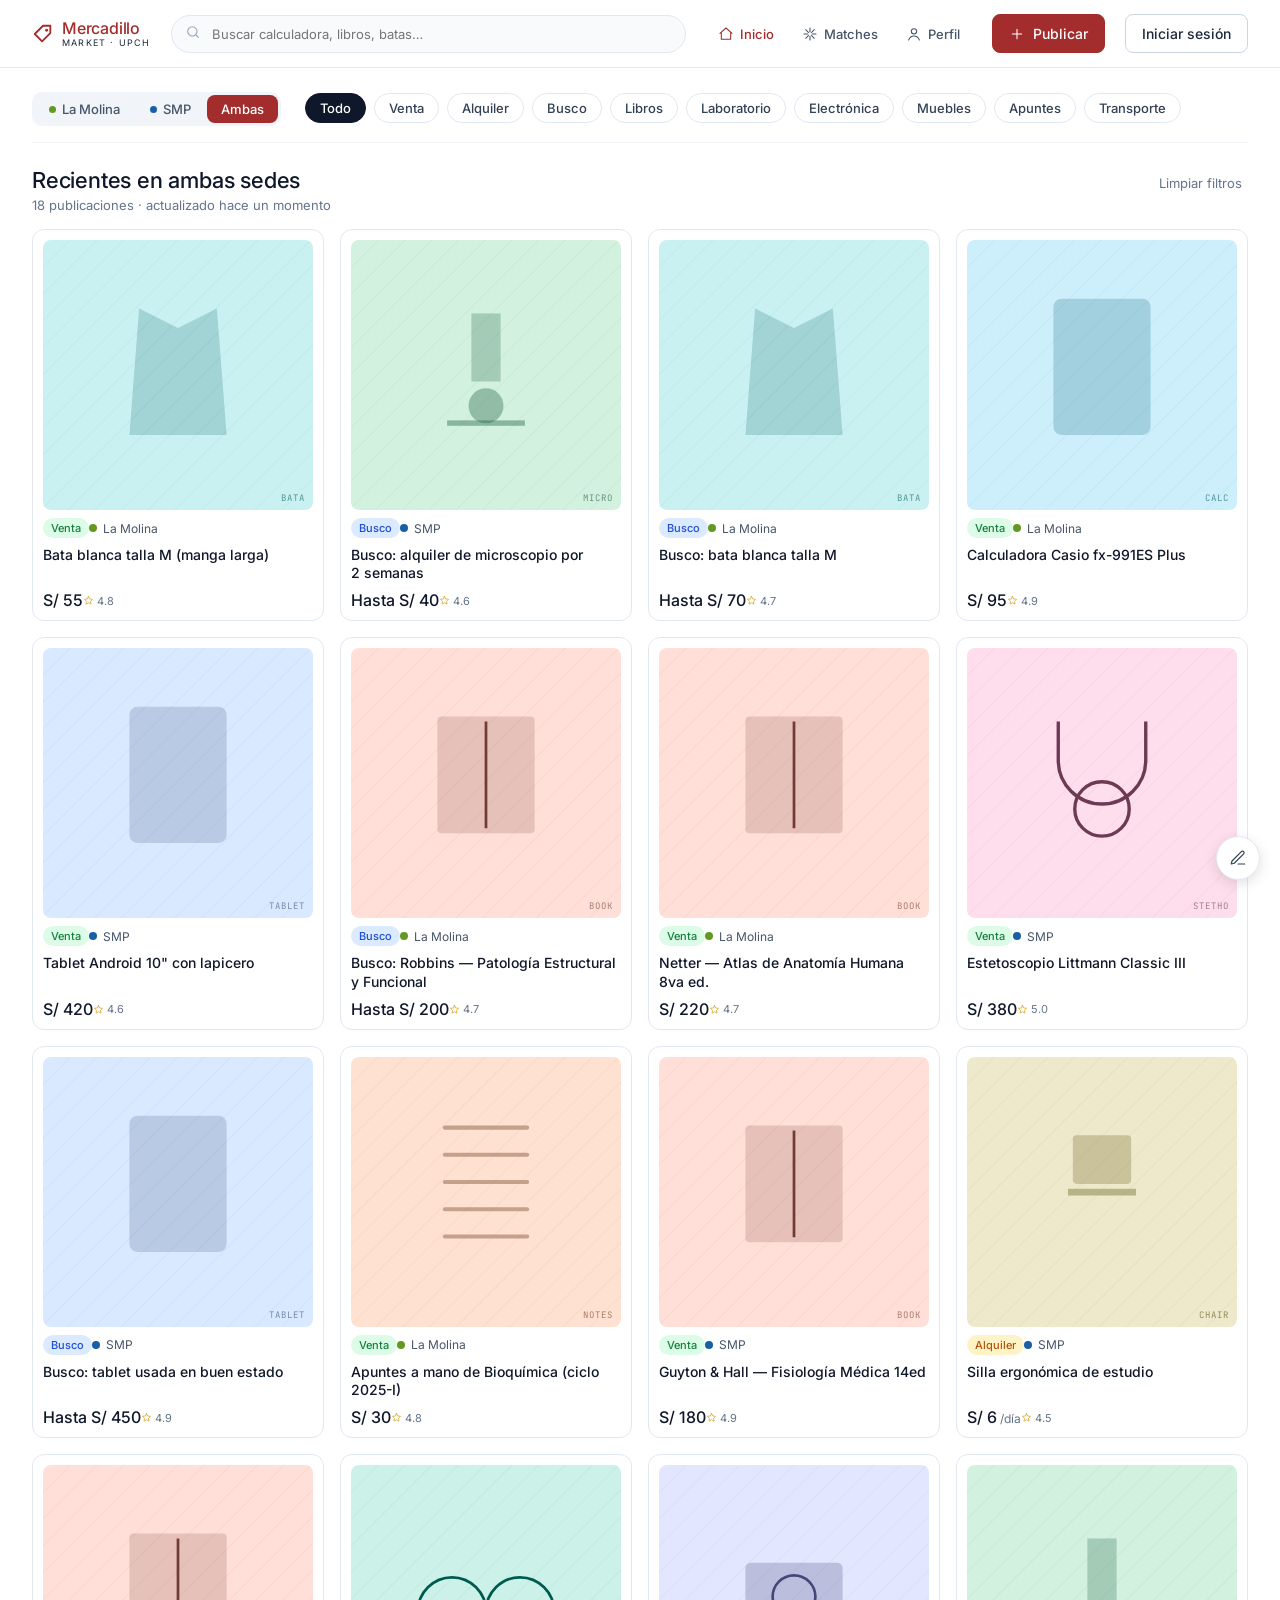
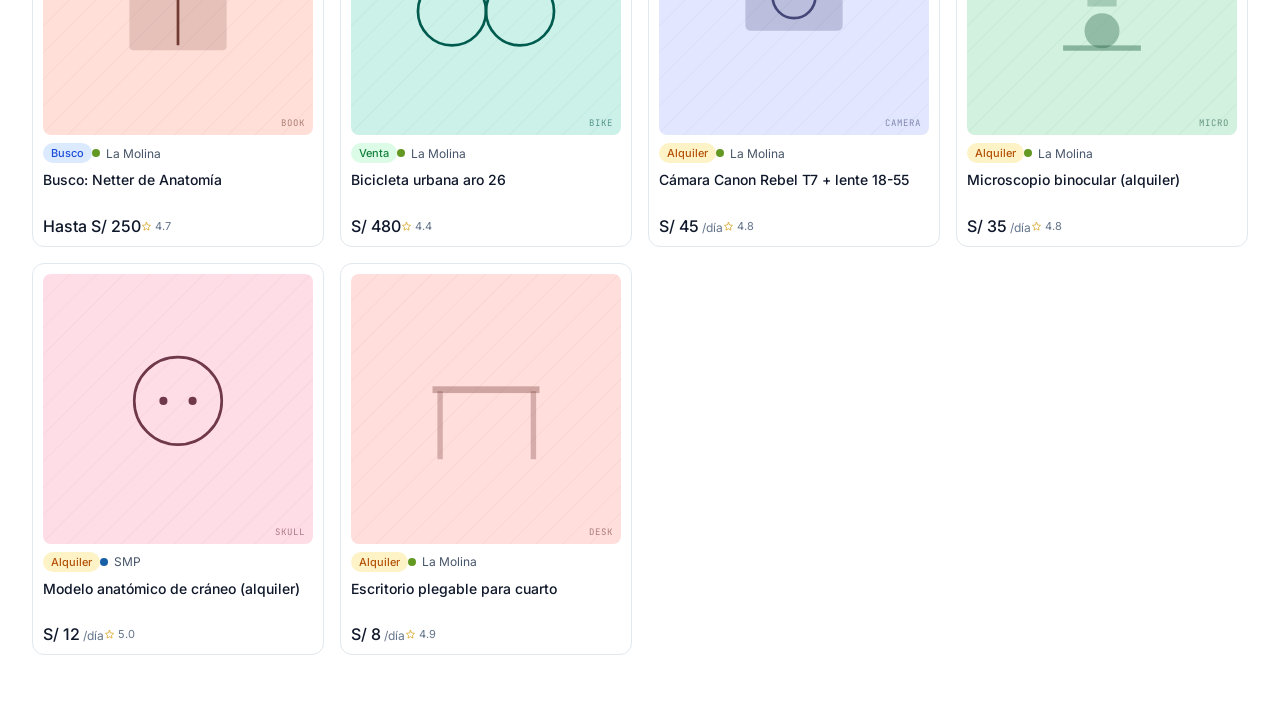
==== index.html @ d0f66e12 "Estructura inicial del proyecto" ====
<!doctype html>
<html lang="es">
<head>
  <meta charset="UTF-8">
  <title>Mercadillo Market — UPCH</title>
  <meta name="viewport" content="width=device-width, initial-scale=1">
  <meta name="description" content="Plataforma exclusiva para alumnos UPCH para comprar, vender y alquilar artículos entre estudiantes.">
  <link rel="preconnect" href="https://fonts.googleapis.com">
  <link rel="preconnect" href="https://fonts.gstatic.com" crossorigin>
  <link href="https://fonts.googleapis.com/css2?family=Inter:wght@400;500&family=JetBrains+Mono:wght@400;500&display=swap" rel="stylesheet">
  <link rel="stylesheet" href="css/styles.css">
</head>
<body>
  <!-- La app se monta acá -->
  <div id="mm-root" class="mm-app"></div>

  <script src="js/data.js"></script>
  <script src="js/render.js"></script>
  <script src="js/app.js"></script>
</body>
</html>
---- css/styles.css ----
/* Mercadillo Market — Vanilla CSS (HTML + JS only) */

:root {
  --brand: #A32D2D;
  --brand-bg: #fef2f2;
  --gold: #D4A017;
  --la-molina: #639922;
  --smp: #185FA5;
  --venta-bg: #dcfce7;  --venta-fg: #15803d;
  --alq-bg:   #fef3c7;  --alq-fg:   #b45309;
  --busco-bg: #dbeafe;  --busco-fg: #1d4ed8;
  --slate-50:  #f8fafc;
  --slate-100: #f1f5f9;
  --slate-200: #e2e8f0;
  --slate-300: #cbd5e1;
  --slate-400: #94a3b8;
  --slate-500: #64748b;
  --slate-600: #475569;
  --slate-700: #334155;
  --slate-800: #1e293b;
  --slate-900: #0f172a;
  --radius: 12px;
  --font: "Inter", system-ui, -apple-system, "Segoe UI", sans-serif;
  --mono: "JetBrains Mono", "SF Mono", ui-monospace, monospace;
}

* { box-sizing: border-box; }
html, body { margin: 0; padding: 0; }
body {
  font-family: var(--font);
  background: white;
  color: var(--slate-900);
  font-weight: 400;
  min-height: 100vh;
}

button, input, textarea, select {
  font-family: inherit;
  font-weight: 400;
}

::-webkit-scrollbar { width: 10px; height: 10px; }
::-webkit-scrollbar-thumb { background: var(--slate-200); border-radius: 5px; }
::-webkit-scrollbar-track { background: transparent; }

/* ---------- LAYOUT ---------- */
.mm-app { width: 100%; max-width: 1480px; margin: 0 auto; }

/* ---------- HEADER ---------- */
.mm-header {
  display: flex; align-items: center; gap: 20px;
  padding: 14px 32px;
  border-bottom: 1px solid var(--slate-200);
  background: white;
  position: sticky; top: 0; z-index: 30;
}
.mm-logo { display: inline-flex; align-items: center; gap: 8px; background: transparent; border: none; cursor: pointer; padding: 0; }
.mm-logo-text { display: flex; flex-direction: column; line-height: 1; align-items: flex-start; }
.mm-logo-text .a { color: var(--brand); font-weight: 500; font-size: 16px; letter-spacing: -0.2px; }
.mm-logo-text .b { color: var(--slate-800); font-size: 9px; letter-spacing: 1.2px; margin-top: 2px; text-transform: uppercase; }

.mm-search { flex: 1; max-width: 540px; position: relative; }
.mm-search .ico { position: absolute; left: 14px; top: 50%; transform: translateY(-50%); color: var(--slate-400); pointer-events: none; }
.mm-search input {
  width: 100%; padding: 10px 14px 10px 40px;
  font-size: 13px;
  border: 1px solid var(--slate-200); background: var(--slate-50);
  border-radius: 999px; outline: none;
  transition: all 0.15s;
}
.mm-search input:focus { background: white; border-color: var(--slate-400); }

.mm-nav { display: flex; align-items: center; gap: 4px; }
.mm-nav-item {
  background: transparent; border: none; cursor: pointer;
  padding: 8px 12px; border-radius: 8px;
  display: inline-flex; align-items: center; gap: 6px;
  color: var(--slate-600); font-size: 13px; font-weight: 500; position: relative;
}
.mm-nav-item.active { color: var(--brand); }
.mm-nav-item .badge {
  background: var(--brand); color: white; font-size: 10px;
  padding: 1px 6px; border-radius: 999px; margin-left: 2px; font-weight: 500;
}

.mm-avatar {
  width: 36px; height: 36px; border-radius: 50%;
  border: 1px solid var(--slate-200);
  background: oklch(0.85 0.04 200);
  color: var(--slate-700); cursor: pointer;
  font-weight: 500; font-size: 13px;
  display: inline-flex; align-items: center; justify-content: center;
}

/* ---------- BUTTONS ---------- */
.mm-btn {
  display: inline-flex; align-items: center; justify-content: center; gap: 8px;
  padding: 10px 16px;
  border-radius: 8px; font-size: 14px; font-weight: 500;
  cursor: pointer; white-space: nowrap;
  transition: transform 0.08s, filter 0.12s;
  border: 1px solid transparent;
  background: white;
}
.mm-btn:active:not(:disabled) { transform: translateY(1px); }
.mm-btn:disabled { cursor: not-allowed; background: var(--slate-100); color: var(--slate-400); border-color: var(--slate-200); }

.mm-btn-primary { background: var(--brand); color: white; border-color: var(--brand); }
.mm-btn-ghost   { background: transparent; color: var(--slate-700); }
.mm-btn-outline { background: white; color: var(--slate-800); border-color: var(--slate-300); }
.mm-btn-wa      { background: #25D366; color: white; border-color: #25D366; }
.mm-btn-sm      { padding: 6px 12px; font-size: 13px; }
.mm-btn-lg      { padding: 12px 20px; font-size: 15px; }
.mm-btn-full    { width: 100%; }

/* ---------- BADGES + DOTS ---------- */
.mm-badge { display: inline-flex; align-items: center; gap: 4px; font-size: 11px; font-weight: 500; padding: 3px 8px; border-radius: 999px; }
.mm-badge-venta    { background: var(--venta-bg);  color: var(--venta-fg); }
.mm-badge-alquiler { background: var(--alq-bg);    color: var(--alq-fg); }
.mm-badge-busco    { background: var(--busco-bg);  color: var(--busco-fg); }

.mm-sede {
  display: inline-flex; align-items: center; gap: 6px;
  font-size: 12px; color: var(--slate-600);
}
.mm-sede .dot { width: 8px; height: 8px; border-radius: 50%; flex-shrink: 0; }
.mm-sede.la_molina .dot { background: var(--la-molina); }
.mm-sede.smp .dot { background: var(--smp); }

/* ---------- SEDE SWITCH ---------- */
.mm-sede-switch {
  display: inline-flex; background: var(--slate-100);
  border-radius: 10px; padding: 3px; gap: 2px;
}
.mm-sede-switch button {
  background: transparent; color: var(--slate-600);
  border: none; border-radius: 8px; padding: 6px 14px;
  font-size: 13px; font-weight: 500; cursor: pointer;
  display: inline-flex; align-items: center; gap: 6px;
  transition: background 0.15s;
}
.mm-sede-switch button.active { background: var(--brand); color: white; }
.mm-sede-switch button .dot { width: 7px; height: 7px; border-radius: 50%; }
.mm-sede-switch button.active .dot { background: white; }

/* ---------- CHIPS ---------- */
.mm-chips { display: flex; gap: 8px; overflow-x: auto; flex-wrap: nowrap; padding-bottom: 2px; }
.mm-chip {
  background: white; color: var(--slate-700);
  border: 1px solid var(--slate-200);
  border-radius: 999px; padding: 6px 14px;
  font-size: 13px; font-weight: 500; cursor: pointer; white-space: nowrap;
}
.mm-chip.active { background: var(--slate-900); color: white; border-color: var(--slate-900); }
.mm-chip.active.type-venta    { background: var(--venta-bg);  color: var(--venta-fg);  border-color: var(--venta-bg); }
.mm-chip.active.type-alquiler { background: var(--alq-bg);    color: var(--alq-fg);    border-color: var(--alq-bg); }
.mm-chip.active.type-busco    { background: var(--busco-bg);  color: var(--busco-fg);  border-color: var(--busco-bg); }

/* ---------- PHOTO ---------- */
.mm-photo {
  width: 100%; aspect-ratio: 1 / 1;
  border-radius: 8px;
  position: relative; overflow: hidden;
  display: flex; align-items: center; justify-content: center;
}
.mm-photo-label {
  position: absolute; bottom: 6px; right: 8px; font-size: 9px;
  font-family: var(--mono); letter-spacing: 1px; opacity: 0.6;
}

/* ---------- CARD ---------- */
.mm-card {
  text-align: left; background: white;
  border: 1px solid var(--slate-200);
  border-radius: var(--radius);
  padding: 10px; cursor: pointer;
  display: flex; flex-direction: column; gap: 8px;
  transition: border-color 0.15s;
}
.mm-card:hover { border-color: var(--slate-300); }
.mm-card .row { display: flex; align-items: center; justify-content: space-between; }
.mm-card h3 {
  margin: 0; font-size: 14px; font-weight: 500; color: var(--slate-900);
  line-height: 1.3; text-wrap: pretty;
  display: -webkit-box; -webkit-line-clamp: 2; -webkit-box-orient: vertical; overflow: hidden;
  min-height: 2.6em;
}
.mm-card .pr { font-size: 16px; font-weight: 500; color: var(--slate-900); }
.mm-card .pr small { font-size: 12px; color: var(--slate-500); font-weight: 400; }
.mm-card .rating { font-size: 11px; color: var(--slate-500); display: inline-flex; align-items: center; gap: 3px; }
.mm-card .star { color: var(--gold); }
.mm-card .foot { display: flex; align-items: baseline; justify-content: space-between; margin-top: auto; }

/* ---------- LAYOUTS ---------- */
.mm-page { padding: 24px 32px 48px; }
.mm-page-narrow { max-width: 720px; margin: 0 auto; padding: 24px 32px 48px; }
.mm-page-medium { max-width: 980px; margin: 0 auto; padding: 24px 32px 48px; }

.mm-toolbar {
  display: flex; align-items: center; justify-content: space-between;
  gap: 24px; margin-bottom: 24px; padding-bottom: 16px;
  border-bottom: 1px solid var(--slate-100);
}
.mm-toolbar .chips-wrap { flex: 1; min-width: 0; }

.mm-section-title { display: flex; align-items: baseline; justify-content: space-between; margin-bottom: 16px; }
.mm-section-title h2 { margin: 0; font-size: 22px; font-weight: 500; letter-spacing: -0.2px; }
.mm-section-title p  { margin: 4px 0 0; font-size: 13px; color: var(--slate-500); }
.mm-section-title button.clear {
  background: transparent; border: none; color: var(--slate-500);
  font-size: 13px; cursor: pointer;
}

.mm-grid { display: grid; gap: 16px; }
.mm-grid.cols-3 { grid-template-columns: repeat(3, minmax(0, 1fr)); }
.mm-grid.cols-4 { grid-template-columns: repeat(4, minmax(0, 1fr)); }
.mm-grid.cols-5 { grid-template-columns: repeat(5, minmax(0, 1fr)); }

.mm-empty {
  padding: 48px 24px; text-align: center;
  background: var(--slate-50); border-radius: 16px;
  border: 1px dashed var(--slate-200);
}
.mm-empty .ico-wrap { display: inline-flex; padding: 14px; border-radius: 50%; background: white; margin-bottom: 12px; border: 1px solid var(--slate-200); color: var(--slate-400); }
.mm-empty h3 { margin: 0; font-size: 17px; font-weight: 500; }
.mm-empty p { margin: 6px 0 16px; font-size: 13px; color: var(--slate-500); }

/* ---------- DETAIL ---------- */
.mm-detail { display: grid; grid-template-columns: 1.05fr 1fr; gap: 32px; }
.mm-back {
  background: transparent; border: none; cursor: pointer; color: var(--slate-600);
  display: inline-flex; align-items: center; gap: 6px; font-size: 13px; margin-bottom: 16px;
}
.mm-gallery { border: 1px solid var(--slate-200); border-radius: 14px; overflow: hidden; background: white; }
.mm-thumbs { display: flex; gap: 8px; margin-top: 10px; }
.mm-thumb {
  flex: 1; aspect-ratio: 1 / 1; border-radius: 8px;
  border: 1px solid var(--slate-200); background: white;
  display: flex; align-items: center; justify-content: center;
  font-size: 10px; color: var(--slate-400); font-family: var(--mono);
}
.mm-thumb.first { background: var(--slate-100); }

.mm-detail h1 { margin: 0; font-size: 26px; font-weight: 500; letter-spacing: -0.3px; line-height: 1.2; text-wrap: pretty; }
.mm-detail .price-big { font-size: 34px; font-weight: 500; color: var(--slate-900); }
.mm-detail .price-unit { color: var(--slate-500); }
.mm-detail .desc { margin: 20px 0 0; font-size: 14px; color: var(--slate-700); line-height: 1.55; text-wrap: pretty; }

.mm-owner {
  margin-top: 20px; padding: 12px; width: 100%; text-align: left;
  border: 1px solid var(--slate-200); border-radius: 12px; background: white;
  display: flex; align-items: center; gap: 12px; cursor: pointer;
}
.mm-owner .av {
  width: 40px; height: 40px; border-radius: 50%;
  display: flex; align-items: center; justify-content: center;
  font-size: 14px; font-weight: 500; color: var(--slate-700);
}

/* ---------- CALENDAR ---------- */
.mm-cal { display: grid; grid-template-columns: repeat(7, 1fr); gap: 4px; }
.mm-cal button {
  aspect-ratio: 1 / 1; border-radius: 6px; border: none;
  background: var(--venta-bg); color: var(--venta-fg);
  font-size: 12px; font-weight: 500;
  cursor: pointer;
  display: flex; flex-direction: column; align-items: center; justify-content: center;
  padding: 2px; line-height: 1;
}
.mm-cal button .dow { font-size: 9px; opacity: 0.7; }
.mm-cal button.occ { background: var(--slate-200); color: var(--slate-400); cursor: not-allowed; }
.mm-cal button.in-range { background: #fecaca; color: var(--brand); }
.mm-cal button.selected { background: var(--brand); color: white; }
.mm-cal-legend { display: flex; justify-content: space-between; font-size: 11px; color: var(--slate-500); margin-top: 8px; margin-bottom: 16px; align-items: center; }
.mm-cal-legend span { display: inline-flex; align-items: center; gap: 4px; }
.mm-cal-legend .sw { width: 8px; height: 8px; border-radius: 2px; }
.mm-cal-legend button.clr {
  background: transparent; border: none; color: var(--slate-500);
  font-size: 11px; cursor: pointer; text-decoration: underline;
}

/* ---------- FORMS ---------- */
.mm-field { display: block; }
.mm-field .label { font-size: 12px; color: var(--slate-600); margin-bottom: 6px; font-weight: 500; }
.mm-input, .mm-select, .mm-textarea {
  width: 100%; padding: 12px 14px;
  font-size: 14px; border: 1px solid var(--slate-300);
  border-radius: 10px; outline: none; background: white;
}
.mm-textarea { resize: vertical; min-height: 100px; }
.mm-input.err { border-color: var(--brand); }
.mm-input:focus, .mm-select:focus, .mm-textarea:focus { border-color: var(--slate-400); }

.mm-2col { display: grid; grid-template-columns: 1fr 1fr; gap: 12px; }
.mm-spacer-12 { height: 12px; }
.mm-spacer-20 { height: 20px; }

.mm-sede-choice { display: flex; gap: 8px; }
.mm-sede-choice button {
  flex: 1; padding: 12px; border-radius: 10px;
  border: 1px solid var(--slate-300); background: white; color: var(--slate-700);
  font-size: 14px; cursor: pointer;
  display: inline-flex; align-items: center; justify-content: center; gap: 8px;
}
.mm-sede-choice button .dot { width: 8px; height: 8px; border-radius: 50%; }
.mm-sede-choice button.active { border-color: var(--brand); background: var(--brand-bg); color: var(--brand); }

/* ---------- MODAL ---------- */
.mm-overlay {
  position: fixed; inset: 0; background: rgba(15,23,42,0.5);
  display: flex; align-items: center; justify-content: center; z-index: 100; padding: 20px;
}
.mm-modal {
  background: white; border-radius: 16px;
  width: min(440px, 100%); padding: 32px; position: relative;
}
.mm-modal-close {
  position: absolute; top: 16px; right: 16px; background: transparent;
  border: none; cursor: pointer; color: var(--slate-400); padding: 4px;
}
.mm-modal h2 { margin: 20px 0 6px; font-size: 20px; font-weight: 500; letter-spacing: -0.2px; }
.mm-modal p.sub { margin: 0 0 22px; font-size: 13px; color: var(--slate-500); }
.mm-err { margin: 8px 0 0; font-size: 12px; color: var(--brand); display: flex; align-items: center; gap: 6px; }
.mm-code-row { display: flex; gap: 10px; justify-content: center; margin-bottom: 16px; }
.mm-code-row input {
  width: 56px; height: 64px; font-size: 26px; text-align: center;
  border: 1px solid var(--slate-300); border-radius: 10px; outline: none;
  font-family: inherit;
}
.mm-link {
  background: transparent; border: none; color: var(--slate-500);
  font-size: 12px; cursor: pointer; text-decoration: underline;
  font-family: inherit; width: 100%; margin-top: 12px; padding: 0;
}

/* ---------- STEPPER ---------- */
.mm-stepper { display: flex; gap: 8px; margin: 20px 0 28px; align-items: center; }
.mm-stepper .step { flex: 1; display: flex; align-items: center; gap: 8px; color: var(--slate-400); }
.mm-stepper .step.current { color: var(--brand); }
.mm-stepper .step.done    { color: var(--slate-400); }
.mm-stepper .num {
  width: 24px; height: 24px; border-radius: 50%;
  background: var(--slate-100); color: var(--slate-500);
  display: flex; align-items: center; justify-content: center;
  font-size: 12px; font-weight: 500; flex-shrink: 0;
}
.mm-stepper .step.current .num { background: var(--brand); color: white; }
.mm-stepper .step.done .num    { background: var(--brand-bg); color: var(--brand); }
.mm-stepper .lbl { font-size: 13px; font-weight: 500; }
.mm-stepper .sep { width: 16px; height: 1px; background: var(--slate-200); }

.mm-types { display: grid; grid-template-columns: repeat(3, 1fr); gap: 12px; }
.mm-type-card {
  padding: 20px; border-radius: 12px; text-align: left;
  border: 1.5px solid var(--slate-200);
  background: white; cursor: pointer;
  display: flex; flex-direction: column; gap: 6px;
}
.mm-type-card .title { font-size: 16px; font-weight: 500; margin-top: 6px; }
.mm-type-card .desc  { font-size: 12px; color: var(--slate-500); }
.mm-type-card.sel-venta    { border-color: var(--venta-fg);  background: var(--venta-bg); }
.mm-type-card.sel-alquiler { border-color: var(--alq-fg);    background: var(--alq-bg); }
.mm-type-card.sel-busco    { border-color: var(--busco-fg);  background: var(--busco-bg); }

.mm-photos-up { display: flex; gap: 8px; }
.mm-photo-up {
  flex: 1; aspect-ratio: 1 / 1;
  border: 1.5px dashed var(--slate-300); border-radius: 10px;
  display: flex; align-items: center; justify-content: center;
  color: var(--slate-400); background: var(--slate-50); cursor: pointer;
}

.mm-info-banner {
  margin-top: 16px; padding: 14px; border-radius: 10px;
  background: var(--busco-bg); color: var(--busco-fg);
  font-size: 13px; line-height: 1.5;
}
.mm-info-banner strong { font-weight: 500; display: block; margin-bottom: 4px; }

.mm-actions { display: flex; justify-content: space-between; margin-top: 24px; }
.mm-actions.end { justify-content: flex-end; }

/* ---------- PROFILE ---------- */
.mm-profile-head { display: flex; align-items: center; gap: 16px; margin-bottom: 28px; }
.mm-profile-head .av {
  width: 64px; height: 64px; border-radius: 50%;
  display: flex; align-items: center; justify-content: center;
  font-size: 22px; font-weight: 500; color: var(--slate-700);
}
.mm-profile-head .meta { display: flex; align-items: center; gap: 12px; margin-top: 4px; font-size: 13px; color: var(--slate-600); }
.mm-profile-head .sep { color: var(--slate-300); }
.mm-stats { display: grid; grid-template-columns: repeat(4, 1fr); gap: 12px; margin-bottom: 32px; }
.mm-stat { border: 1px solid var(--slate-200); border-radius: 12px; padding: 14px; background: white; }
.mm-stat .v { font-size: 22px; font-weight: 500; color: var(--slate-900); }
.mm-stat .l { font-size: 12px; color: var(--slate-500); margin-top: 2px; }

.mm-block { margin-bottom: 32px; }
.mm-block h2 { margin: 0 0 14px; font-size: 16px; font-weight: 500; }
.mm-block h2 .count { color: var(--slate-400); font-weight: 400; }
.mm-block .sub { margin: -8px 0 14px; font-size: 13px; color: var(--slate-500); }

.mm-history-row {
  display: flex; align-items: center; gap: 14px; padding: 14px;
  border-top: 1px solid var(--slate-100);
}
.mm-history-row:first-child { border-top: none; }
.mm-history-row .date { font-size: 11px; color: var(--slate-500); width: 56px; font-family: var(--mono); }
.mm-history-row .txt  { flex: 1; font-size: 13px; color: var(--slate-700); }
.mm-history-row .tag  { font-size: 11px; color: var(--slate-400); text-transform: uppercase; letter-spacing: 0.5px; }

.mm-rental-mgr {
  border: 1px solid var(--slate-200); border-radius: 12px; padding: 14px; background: white;
}
.mm-rental-mgr .head { display: flex; gap: 10px; align-items: center; margin-bottom: 10px; }
.mm-rental-mgr .head .ph { width: 44px; }
.mm-rental-mgr .head .ti { font-size: 13px; font-weight: 500; }
.mm-rental-mgr .head .me { font-size: 11px; color: var(--slate-500); }

.mm-busco-row {
  border: 1px solid var(--slate-200); border-radius: 12px; padding: 16px; background: white;
}
.mm-busco-row .top { display: flex; align-items: center; gap: 10px; }
.mm-busco-row .top .ti { font-size: 15px; font-weight: 500; }
.mm-busco-row .top .ct { margin-left: auto; font-size: 13px; }
.mm-busco-row .top .ct.has { color: var(--brand); }
.mm-busco-row .top .ct.none { color: var(--slate-500); }
.mm-busco-row .ms { margin-top: 10px; display: flex; flex-direction: column; gap: 6px; }
.mm-busco-row .m {
  padding: 10px; border-radius: 8px; background: var(--slate-50);
  border: 1px solid var(--slate-200);
  display: flex; align-items: center; gap: 12px; text-align: left;
  cursor: pointer; font-family: inherit; color: var(--slate-800);
}

/* ---------- MATCHES ---------- */
.mm-matches-head h1 { margin: 0; font-size: 24px; font-weight: 500; letter-spacing: -0.2px; }
.mm-prolog-badge {
  display: inline-flex; align-items: center; gap: 6px;
  padding: 3px 9px; border-radius: 999px;
  background: #fef3c7; color: #854d0e;
  font-size: 11px; font-weight: 500;
}
.mm-agent-status {
  border: 1px solid var(--slate-200); background: white;
  border-radius: 12px; padding: 12px 16px;
  display: flex; align-items: center; gap: 12px;
  transition: all 0.3s;
}
.mm-agent-status.run { border-color: #fde68a; background: #fffbeb; }
.mm-agent-status .ico {
  width: 36px; height: 36px; border-radius: 8px;
  background: var(--slate-100);
  display: flex; align-items: center; justify-content: center;
  color: var(--slate-500);
}
.mm-agent-status.run .ico { background: #fde68a; color: #854d0e; animation: mmPulse 1.4s ease-in-out infinite; }
@keyframes mmPulse { 0%, 100% { transform: scale(1); opacity: 1; } 50% { transform: scale(1.08); opacity: 0.85; } }
.mm-agent-status .ti { font-size: 14px; font-weight: 500; color: var(--slate-900); }
.mm-agent-status .sub { font-size: 12px; color: var(--slate-500); }
.mm-agent-status .sub code { font-family: var(--mono); }

.mm-match-card { border: 1px solid var(--slate-200); border-radius: 14px; background: white; overflow: hidden; }
.mm-match-card .head { padding: 16px 18px; display: flex; align-items: center; gap: 12px; }
.mm-match-card.has-rows .head { border-bottom: 1px solid var(--slate-100); }
.mm-match-card .head .ti { font-size: 15px; font-weight: 500; }
.mm-match-card .head .me { font-size: 12px; color: var(--slate-500); margin-top: 2px; }
.mm-new-pill {
  display: inline-flex; align-items: center; gap: 5px;
  padding: 4px 9px; border-radius: 999px;
  background: var(--brand-bg); color: var(--brand);
  font-size: 11px; font-weight: 500;
}
.mm-new-pill .blip { width: 6px; height: 6px; border-radius: 50%; background: var(--brand); }
.mm-debug-toggle {
  background: transparent; color: var(--slate-600);
  border: 1px solid var(--slate-300);
  border-radius: 8px; padding: 6px 10px; font-size: 11px; cursor: pointer;
  display: inline-flex; align-items: center; gap: 5px;
}
.mm-debug-toggle.on { background: var(--slate-800); color: white; border-color: var(--slate-800); }

.mm-match-row {
  width: 100%; padding: 14px 18px; text-align: left;
  background: transparent; border: none; cursor: pointer;
  display: flex; align-items: center; gap: 14px;
  border-top: 1px solid var(--slate-100);
  font-family: inherit;
}
.mm-match-row:first-of-type { border-top: none; }
.mm-match-row .ph { width: 56px; flex-shrink: 0; }
.mm-match-row .ti { font-size: 14px; font-weight: 500; color: var(--slate-900); }
.mm-match-row .meta { display: flex; align-items: center; gap: 8px; margin-top: 4px; font-size: 12px; color: var(--slate-500); }
.mm-match-row .score-block { text-align: right; }
.mm-match-row .score-block .l { font-size: 11px; color: var(--slate-500); }
.mm-match-row .score-block .v { font-size: 20px; font-weight: 500; color: var(--brand); font-variant-numeric: tabular-nums; }

.mm-prolog {
  background: #0f172a; color: #cbd5e1;
  font-family: var(--mono); font-size: 12px;
  padding: 14px 18px; line-height: 1.55;
  border-top: 1px solid #1e293b;
}
.mm-prolog .head { color: #64748b; margin-bottom: 8px; font-size: 10px; letter-spacing: 1px; text-transform: uppercase; }
.mm-prolog .ind { padding-left: 14px; border-left: 2px solid #334155; margin-top: 6px; }
.mm-prolog .ok { color: #86efac; }
.mm-prolog .dim { color: #64748b; }
.mm-prolog .result { margin-top: 8px; color: #fbbf24; }

/* ---------- TWEAKS PANEL ---------- */
.mm-tweaks {
  position: fixed; bottom: 20px; right: 20px;
  background: white; border-radius: 14px;
  box-shadow: 0 12px 40px rgba(0,0,0,0.18), 0 0 0 1px var(--slate-200);
  width: 280px; z-index: 50;
  font-family: inherit;
  display: none;
}
.mm-tweaks.open { display: block; }
.mm-tweaks .hdr {
  display: flex; align-items: center; justify-content: space-between;
  padding: 12px 14px; border-bottom: 1px solid var(--slate-100);
  font-size: 13px; font-weight: 500;
}
.mm-tweaks .hdr button { background: transparent; border: none; cursor: pointer; color: var(--slate-400); padding: 0; }
.mm-tweaks .body { padding: 14px; max-height: 60vh; overflow-y: auto; }
.mm-tweaks .grp { margin-bottom: 16px; }
.mm-tweaks .grp:last-child { margin-bottom: 0; }
.mm-tweaks .grp h4 { margin: 0 0 8px; font-size: 11px; text-transform: uppercase; letter-spacing: 1px; color: var(--slate-500); font-weight: 500; }
.mm-tweak-radio { display: flex; gap: 4px; background: var(--slate-100); padding: 3px; border-radius: 8px; }
.mm-tweak-radio button {
  flex: 1; background: transparent; border: none;
  padding: 6px 8px; border-radius: 6px; font-size: 12px; cursor: pointer;
  color: var(--slate-600); font-family: inherit;
}
.mm-tweak-radio button.active { background: white; color: var(--slate-900); box-shadow: 0 1px 2px rgba(0,0,0,0.06); }
.mm-tweak-row { display: flex; align-items: center; justify-content: space-between; margin-bottom: 8px; }
.mm-tweak-row .lab { font-size: 13px; color: var(--slate-700); }
.mm-toggle {
  width: 36px; height: 20px; border-radius: 10px; background: var(--slate-200);
  border: none; cursor: pointer; position: relative; padding: 0;
}
.mm-toggle .thumb { width: 16px; height: 16px; border-radius: 50%; background: white; position: absolute; top: 2px; left: 2px; transition: left 0.15s; }
.mm-toggle.on { background: var(--brand); }
.mm-toggle.on .thumb { left: 18px; }
.mm-tweak-btn {
  width: 100%; padding: 8px 10px; border: 1px solid var(--slate-200);
  border-radius: 8px; background: white; cursor: pointer; font-size: 12px;
  color: var(--slate-700); font-family: inherit; text-align: left; margin-bottom: 6px;
  display: flex; align-items: center; gap: 6px;
}
.mm-tweak-btn:hover { border-color: var(--slate-300); }

/* ---------- MISC ---------- */
.mm-clamp-2 { display: -webkit-box; -webkit-line-clamp: 2; -webkit-box-orient: vertical; overflow: hidden; }
.mm-row-meta { display: flex; align-items: center; gap: 8px; margin-bottom: 12px; }
.mm-meta-dot { color: var(--slate-300); }
.mm-meta-time { font-size: 12px; color: var(--slate-500); }
.mm-price-row { display: flex; align-items: baseline; gap: 8px; margin-top: 12px; }
.mm-extra-meta { margin: 4px 0 0; font-size: 13px; color: var(--slate-500); }
.mm-extra-meta strong { color: var(--slate-800); font-weight: 400; }
.mm-cta-hint { margin: 8px 0 0; font-size: 12px; color: var(--slate-500); text-align: center; }
.mm-cal-title { margin: 0 0 10px; font-size: 14px; font-weight: 500; color: var(--slate-700); display: flex; align-items: center; gap: 8px; }
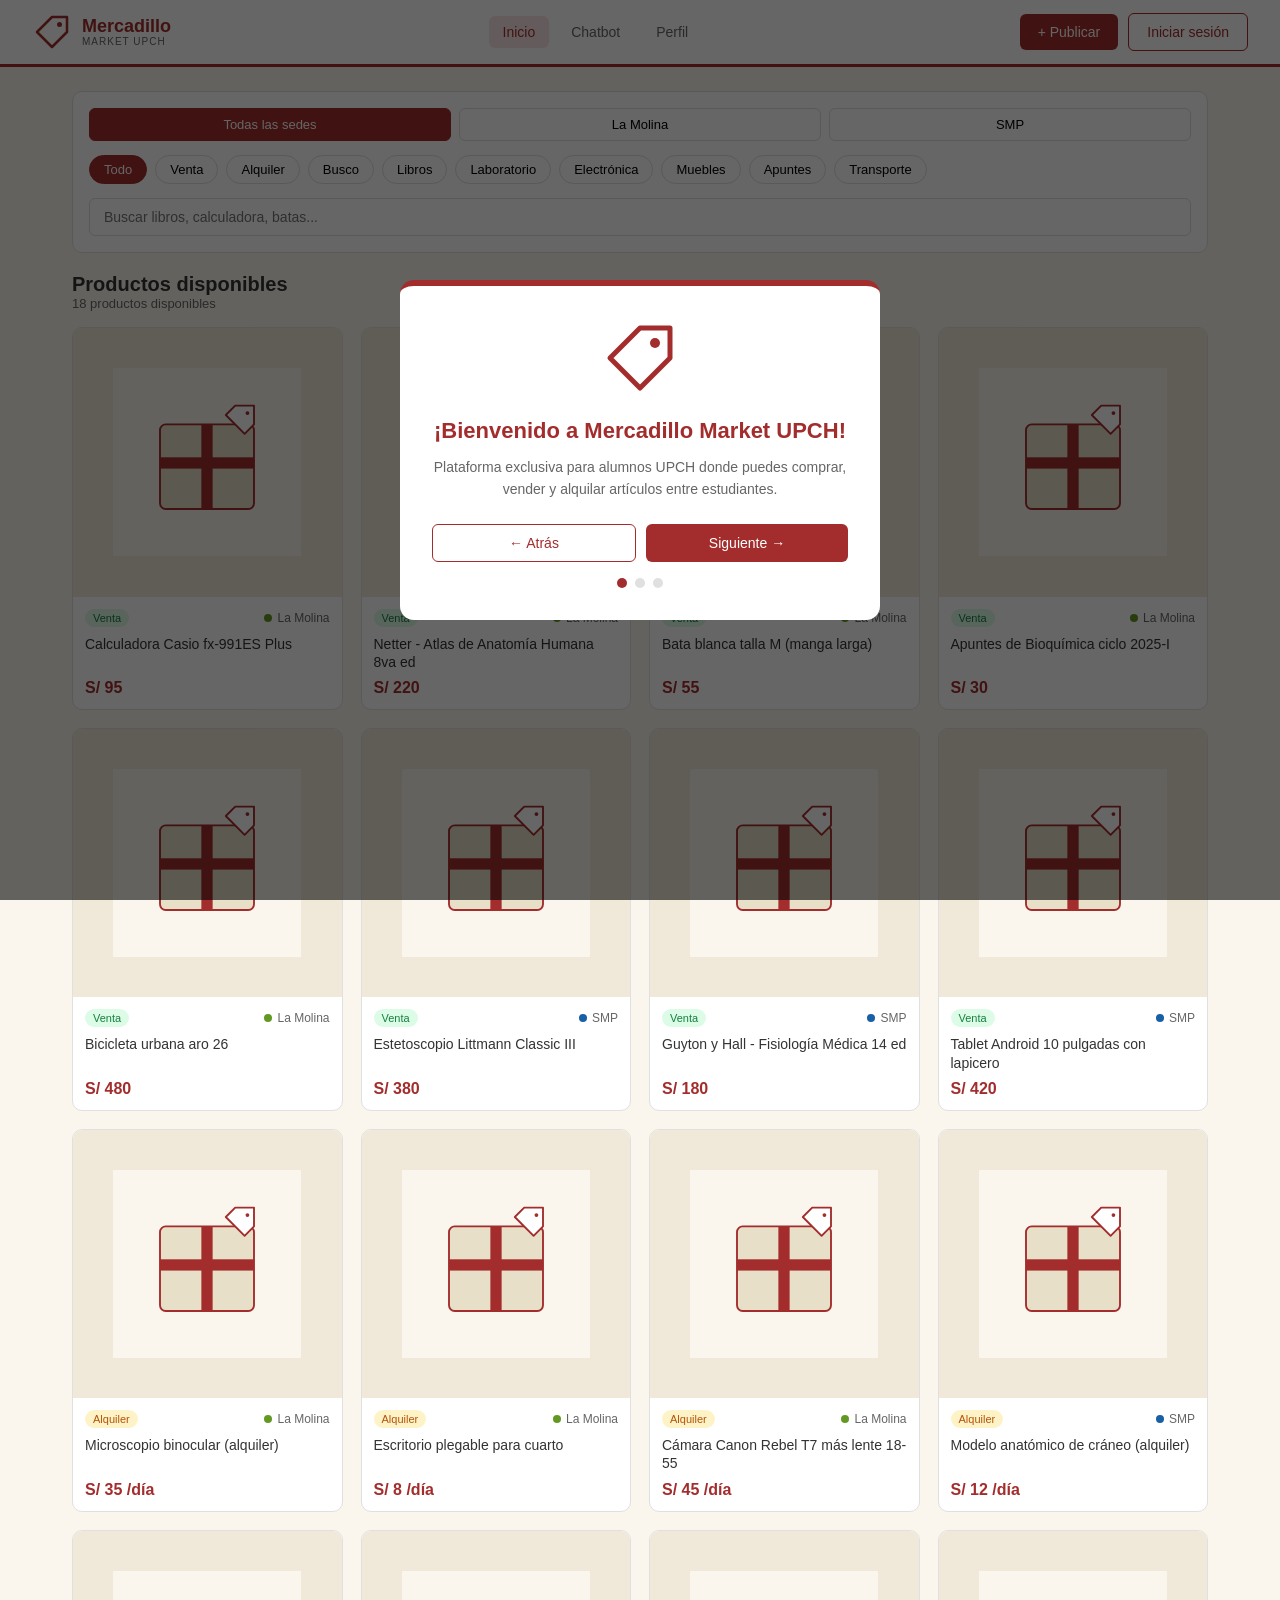
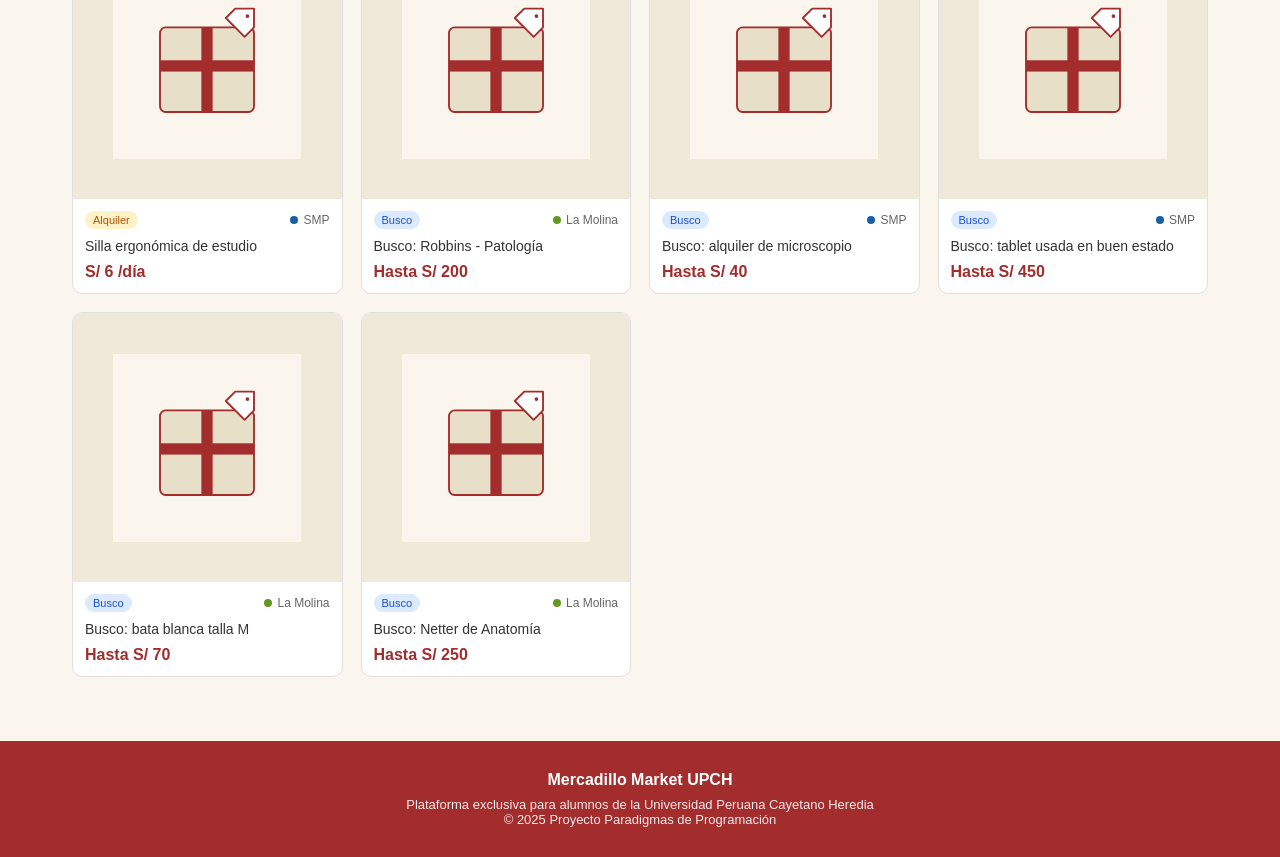
==== commit ddfe1f92: "Actualizacion: Migracion a codigo Vanilla JS" ====
--- a/index.html
+++ b/index.html
@@ -2,20 +2,136 @@
 <html lang="es">
 <head>
   <meta charset="UTF-8">
-  <title>Mercadillo Market — UPCH</title>
   <meta name="viewport" content="width=device-width, initial-scale=1">
-  <meta name="description" content="Plataforma exclusiva para alumnos UPCH para comprar, vender y alquilar artículos entre estudiantes.">
-  <link rel="preconnect" href="https://fonts.googleapis.com">
-  <link rel="preconnect" href="https://fonts.gstatic.com" crossorigin>
-  <link href="https://fonts.googleapis.com/css2?family=Inter:wght@400;500&family=JetBrains+Mono:wght@400;500&display=swap" rel="stylesheet">
+  <title>Mercadillo Market UPCH</title>
   <link rel="stylesheet" href="css/styles.css">
 </head>
 <body>
-  <!-- La app se monta acá -->
-  <div id="mm-root" class="mm-app"></div>
 
+  <!-- MODAL DE BIENVENIDA -->
+  <div class="modal-fondo" id="modal-bienvenida">
+    <div class="modal-bienvenida">
+      <img src="images/logo.svg" alt="Logo Mercadillo">
+
+      <!-- SLIDE 1 -->
+      <div class="slide" id="slide-1">
+        <h2>¡Bienvenido a Mercadillo Market UPCH!</h2>
+        <p>
+          Plataforma exclusiva para alumnos UPCH donde puedes comprar,
+          vender y alquilar artículos entre estudiantes.
+        </p>
+      </div>
+
+      <!-- SLIDE 2 -->
+      <div class="slide" id="slide-2" style="display: none;">
+        <h2>¿Cómo funciona?</h2>
+        <p>
+          Explora productos publicados por otros alumnos, filtra por sede
+          y categoría, y contáctalos por WhatsApp para coordinar la entrega.
+        </p>
+      </div>
+
+      <!-- SLIDE 3 -->
+      <div class="slide" id="slide-3" style="display: none;">
+        <h2>¡Empieza ahora!</h2>
+        <p>
+          Inicia sesión con tu correo @upch.pe y empieza a publicar o
+          buscar lo que necesitas.
+        </p>
+      </div>
+
+      <!-- BOTONES DEL MODAL -->
+      <div class="modal-botones">
+        <button class="boton boton-secundario" id="boton-atras" disabled>← Atrás</button>
+        <button class="boton boton-principal" id="boton-siguiente">Siguiente →</button>
+      </div>
+
+      <!-- INDICADORES DE SLIDE -->
+      <div class="indicadores">
+        <div class="indicador activo" id="ind-1"></div>
+        <div class="indicador" id="ind-2"></div>
+        <div class="indicador" id="ind-3"></div>
+      </div>
+    </div>
+  </div>
+
+  <!-- CABECERA -->
+  <header class="cabecera">
+    <a href="index.html" class="logo">
+      <img src="images/logo.svg" alt="Mercadillo Market">
+      <div class="logo-texto">
+        <span class="nombre">Mercadillo</span>
+        <span class="sub">Market UPCH</span>
+      </div>
+    </a>
+
+    <ul class="menu">
+      <li><a href="index.html" class="activo">Inicio</a></li>
+      <li><a href="chatbot.html">Chatbot</a></li>
+      <li><a href="perfil.html">Perfil</a></li>
+    </ul>
+
+    <div class="cabecera-acciones">
+      <a href="publicar.html" class="boton boton-principal">+ Publicar</a>
+      <a href="login.html" class="boton boton-secundario" id="boton-sesion">Iniciar sesión</a>
+    </div>
+  </header>
+
+  <!-- CONTENIDO PRINCIPAL -->
+  <main class="contenedor">
+
+    <!-- BARRA DE FILTROS -->
+    <div class="barra-filtros">
+
+      <!-- FILTRO POR SEDE -->
+      <div class="filtro-sede">
+        <button class="activo" data-sede="todas">Todas las sedes</button>
+        <button data-sede="la_molina">La Molina</button>
+        <button data-sede="smp">SMP</button>
+      </div>
+
+      <!-- FILTRO POR CATEGORÍA -->
+      <div class="filtros-categoria">
+        <button class="activo" data-categoria="todo">Todo</button>
+        <button data-categoria="venta">Venta</button>
+        <button data-categoria="alquiler">Alquiler</button>
+        <button data-categoria="busco">Busco</button>
+        <button data-categoria="libros">Libros</button>
+        <button data-categoria="laboratorio">Laboratorio</button>
+        <button data-categoria="electronica">Electrónica</button>
+        <button data-categoria="muebles">Muebles</button>
+        <button data-categoria="apuntes">Apuntes</button>
+        <button data-categoria="transporte">Transporte</button>
+      </div>
+
+      <!-- BUSCADOR DE TEXTO -->
+      <input type="text" class="buscador" id="buscador" placeholder="Buscar libros, calculadora, batas...">
+    </div>
+
+    <!-- TÍTULO DE SECCIÓN -->
+    <div class="titulo-seccion">
+      <div>
+        <h2>Productos disponibles</h2>
+        <p id="contador-productos">Cargando productos...</p>
+      </div>
+    </div>
+
+    <!-- LISTA DE PRODUCTOS (se llena desde feed.js) -->
+    <div class="grid-productos" id="lista-productos"></div>
+
+  </main>
+
+  <!-- PIE DE PÁGINA -->
+  <footer class="pie-pagina">
+    <h3>Mercadillo Market UPCH</h3>
+    <p>Plataforma exclusiva para alumnos de la Universidad Peruana Cayetano Heredia</p>
+    <p>&copy; 2025 Proyecto Paradigmas de Programación</p>
+  </footer>
+
+  <!-- SCRIPTS -->
   <script src="js/data.js"></script>
-  <script src="js/render.js"></script>
-  <script src="js/app.js"></script>
+  <script src="js/comun.js"></script>
+  <script src="js/feed.js"></script>
+
 </body>
 </html>
--- a/css/styles.css
+++ b/css/styles.css
@@ -1,562 +1,908 @@
-/* Mercadillo Market — Vanilla CSS (HTML + JS only) */
-
+/* MERCADILLO MARKET UPCH - HOJA DE ESTILOS */
+
+/* COLORES Y VALORES GENERALES */
 :root {
-  --brand: #A32D2D;
-  --brand-bg: #fef2f2;
-  --gold: #D4A017;
-  --la-molina: #639922;
-  --smp: #185FA5;
-  --venta-bg: #dcfce7;  --venta-fg: #15803d;
-  --alq-bg:   #fef3c7;  --alq-fg:   #b45309;
-  --busco-bg: #dbeafe;  --busco-fg: #1d4ed8;
-  --slate-50:  #f8fafc;
-  --slate-100: #f1f5f9;
-  --slate-200: #e2e8f0;
-  --slate-300: #cbd5e1;
-  --slate-400: #94a3b8;
-  --slate-500: #64748b;
-  --slate-600: #475569;
-  --slate-700: #334155;
-  --slate-800: #1e293b;
-  --slate-900: #0f172a;
-  --radius: 12px;
-  --font: "Inter", system-ui, -apple-system, "Segoe UI", sans-serif;
-  --mono: "JetBrains Mono", "SF Mono", ui-monospace, monospace;
-}
-
-* { box-sizing: border-box; }
-html, body { margin: 0; padding: 0; }
+  --granate: #A32D2D;
+  --granate-suave: #FCE8E8;
+  --crema: #FAF6EE;
+  --beige: #F0E8D8;
+  --verde: #7BA987;
+  --verde-wa: #25D366;
+  --azul-usuario: #D6E4FF;
+  --gris-bot: #F0F0F0;
+  --gris-borde: #E0E0E0;
+  --gris-texto: #666;
+  --texto: #333;
+  --venta: #DCFCE7;
+  --venta-texto: #15803D;
+  --alquiler: #FEF3C7;
+  --alquiler-texto: #B45309;
+  --busco: #DBEAFE;
+  --busco-texto: #1D4ED8;
+}
+
+/* ESTILOS GLOBALES */
+* {
+  box-sizing: border-box;
+  margin: 0;
+  padding: 0;
+}
+
 body {
-  font-family: var(--font);
-  background: white;
-  color: var(--slate-900);
-  font-weight: 400;
+  font-family: 'Segoe UI', sans-serif;
+  background-color: var(--crema);
+  color: var(--texto);
   min-height: 100vh;
 }
 
-button, input, textarea, select {
+a {
+  text-decoration: none;
+  color: inherit;
+}
+
+/* CABECERA Y MENÚ */
+.cabecera {
+  background-color: white;
+  padding: 12px 32px;
+  border-bottom: 3px solid var(--granate);
+  display: flex;
+  align-items: center;
+  justify-content: space-between;
+  position: sticky;
+  top: 0;
+  z-index: 50;
+}
+
+.logo {
+  display: flex;
+  align-items: center;
+  gap: 10px;
+}
+
+.logo img {
+  width: 40px;
+  height: 40px;
+}
+
+.logo-texto {
+  display: flex;
+  flex-direction: column;
+  line-height: 1.1;
+}
+
+.logo-texto .nombre {
+  color: var(--granate);
+  font-size: 18px;
+  font-weight: bold;
+}
+
+.logo-texto .sub {
+  color: var(--gris-texto);
+  font-size: 10px;
+  letter-spacing: 1px;
+  text-transform: uppercase;
+}
+
+.menu {
+  display: flex;
+  list-style: none;
+  gap: 8px;
+  align-items: center;
+}
+
+.menu a {
+  padding: 8px 14px;
+  border-radius: 6px;
+  font-size: 14px;
+  color: var(--gris-texto);
+  font-weight: 500;
+}
+
+.menu a:hover {
+  background-color: var(--granate-suave);
+  color: var(--granate);
+}
+
+.menu a.activo {
+  color: var(--granate);
+  background-color: var(--granate-suave);
+}
+
+.cabecera-acciones {
+  display: flex;
+  gap: 10px;
+  align-items: center;
+}
+
+/* BOTONES */
+.boton {
+  padding: 10px 18px;
+  border: none;
+  border-radius: 6px;
+  font-size: 14px;
+  font-weight: 500;
+  cursor: pointer;
   font-family: inherit;
-  font-weight: 400;
-}
-
-::-webkit-scrollbar { width: 10px; height: 10px; }
-::-webkit-scrollbar-thumb { background: var(--slate-200); border-radius: 5px; }
-::-webkit-scrollbar-track { background: transparent; }
-
-/* ---------- LAYOUT ---------- */
-.mm-app { width: 100%; max-width: 1480px; margin: 0 auto; }
-
-/* ---------- HEADER ---------- */
-.mm-header {
-  display: flex; align-items: center; gap: 20px;
-  padding: 14px 32px;
-  border-bottom: 1px solid var(--slate-200);
-  background: white;
-  position: sticky; top: 0; z-index: 30;
-}
-.mm-logo { display: inline-flex; align-items: center; gap: 8px; background: transparent; border: none; cursor: pointer; padding: 0; }
-.mm-logo-text { display: flex; flex-direction: column; line-height: 1; align-items: flex-start; }
-.mm-logo-text .a { color: var(--brand); font-weight: 500; font-size: 16px; letter-spacing: -0.2px; }
-.mm-logo-text .b { color: var(--slate-800); font-size: 9px; letter-spacing: 1.2px; margin-top: 2px; text-transform: uppercase; }
-
-.mm-search { flex: 1; max-width: 540px; position: relative; }
-.mm-search .ico { position: absolute; left: 14px; top: 50%; transform: translateY(-50%); color: var(--slate-400); pointer-events: none; }
-.mm-search input {
-  width: 100%; padding: 10px 14px 10px 40px;
+}
+
+.boton-principal {
+  background-color: var(--granate);
+  color: white;
+}
+
+.boton-principal:hover {
+  background-color: #8b2424;
+}
+
+.boton-secundario {
+  background-color: white;
+  color: var(--granate);
+  border: 1px solid var(--granate);
+}
+
+.boton-secundario:hover {
+  background-color: var(--granate-suave);
+}
+
+.boton-wa {
+  background-color: var(--verde-wa);
+  color: white;
+  display: inline-flex;
+  align-items: center;
+  gap: 8px;
+}
+
+.boton-wa:hover {
+  background-color: #1ea952;
+}
+
+.boton-grande {
+  padding: 14px 22px;
+  font-size: 16px;
+  width: 100%;
+}
+
+/* CONTENEDOR PRINCIPAL */
+.contenedor {
+  max-width: 1200px;
+  margin: 0 auto;
+  padding: 24px 32px;
+}
+
+/* MODAL DE BIENVENIDA */
+.modal-fondo {
+  position: fixed;
+  inset: 0;
+  background-color: rgba(0, 0, 0, 0.6);
+  display: flex;
+  align-items: center;
+  justify-content: center;
+  z-index: 100;
+  padding: 20px;
+}
+
+.modal-fondo.oculto {
+  display: none;
+}
+
+.modal-bienvenida {
+  background-color: white;
+  border-radius: 14px;
+  width: 100%;
+  max-width: 480px;
+  padding: 32px;
+  text-align: center;
+  border-top: 6px solid var(--granate);
+}
+
+.modal-bienvenida img {
+  width: 80px;
+  height: 80px;
+  margin-bottom: 16px;
+}
+
+.modal-bienvenida h2 {
+  color: var(--granate);
+  font-size: 22px;
+  margin-bottom: 12px;
+}
+
+.modal-bienvenida p {
+  color: var(--gris-texto);
+  font-size: 14px;
+  line-height: 1.6;
+  margin-bottom: 24px;
+}
+
+.modal-botones {
+  display: flex;
+  justify-content: space-between;
+  gap: 10px;
+  margin-bottom: 16px;
+}
+
+.modal-botones .boton {
+  flex: 1;
+}
+
+.indicadores {
+  display: flex;
+  justify-content: center;
+  gap: 8px;
+}
+
+.indicador {
+  width: 10px;
+  height: 10px;
+  border-radius: 50%;
+  background-color: var(--gris-borde);
+}
+
+.indicador.activo {
+  background-color: var(--granate);
+}
+
+/* BARRA DE FILTROS */
+.barra-filtros {
+  background-color: white;
+  padding: 16px;
+  border-radius: 10px;
+  margin-bottom: 20px;
+  border: 1px solid var(--gris-borde);
+}
+
+.filtro-sede {
+  display: flex;
+  gap: 8px;
+  margin-bottom: 14px;
+}
+
+.filtro-sede button {
+  flex: 1;
+  padding: 8px 14px;
+  border: 1px solid var(--gris-borde);
+  background-color: white;
+  border-radius: 6px;
   font-size: 13px;
-  border: 1px solid var(--slate-200); background: var(--slate-50);
-  border-radius: 999px; outline: none;
-  transition: all 0.15s;
-}
-.mm-search input:focus { background: white; border-color: var(--slate-400); }
-
-.mm-nav { display: flex; align-items: center; gap: 4px; }
-.mm-nav-item {
-  background: transparent; border: none; cursor: pointer;
-  padding: 8px 12px; border-radius: 8px;
-  display: inline-flex; align-items: center; gap: 6px;
-  color: var(--slate-600); font-size: 13px; font-weight: 500; position: relative;
-}
-.mm-nav-item.active { color: var(--brand); }
-.mm-nav-item .badge {
-  background: var(--brand); color: white; font-size: 10px;
-  padding: 1px 6px; border-radius: 999px; margin-left: 2px; font-weight: 500;
-}
-
-.mm-avatar {
-  width: 36px; height: 36px; border-radius: 50%;
-  border: 1px solid var(--slate-200);
-  background: oklch(0.85 0.04 200);
-  color: var(--slate-700); cursor: pointer;
-  font-weight: 500; font-size: 13px;
-  display: inline-flex; align-items: center; justify-content: center;
-}
-
-/* ---------- BUTTONS ---------- */
-.mm-btn {
-  display: inline-flex; align-items: center; justify-content: center; gap: 8px;
+  cursor: pointer;
+  font-family: inherit;
+}
+
+.filtro-sede button.activo {
+  background-color: var(--granate);
+  color: white;
+  border-color: var(--granate);
+}
+
+.filtros-categoria {
+  display: flex;
+  gap: 8px;
+  flex-wrap: wrap;
+  margin-bottom: 14px;
+}
+
+.filtros-categoria button {
+  padding: 6px 14px;
+  border: 1px solid var(--gris-borde);
+  background-color: white;
+  border-radius: 20px;
+  font-size: 13px;
+  cursor: pointer;
+  font-family: inherit;
+}
+
+.filtros-categoria button.activo {
+  background-color: var(--granate);
+  color: white;
+  border-color: var(--granate);
+}
+
+.buscador {
+  width: 100%;
+  padding: 10px 14px;
+  border: 1px solid var(--gris-borde);
+  border-radius: 6px;
+  font-size: 14px;
+  font-family: inherit;
+  outline: none;
+}
+
+.buscador:focus {
+  border-color: var(--granate);
+}
+
+/* GRID DE PRODUCTOS */
+.grid-productos {
+  display: grid;
+  grid-template-columns: repeat(4, 1fr);
+  gap: 18px;
+}
+
+.producto {
+  background-color: white;
+  border: 1px solid var(--gris-borde);
+  border-radius: 10px;
+  overflow: hidden;
+  cursor: pointer;
+  display: flex;
+  flex-direction: column;
+}
+
+.producto:hover {
+  border-color: var(--granate);
+  box-shadow: 0 4px 12px rgba(163, 45, 45, 0.12);
+}
+
+.producto-imagen {
+  width: 100%;
+  aspect-ratio: 1;
+  background-color: var(--beige);
+  display: flex;
+  align-items: center;
+  justify-content: center;
+}
+
+.producto-imagen img {
+  width: 70%;
+  height: 70%;
+  object-fit: contain;
+}
+
+.producto-info {
+  padding: 12px;
+  display: flex;
+  flex-direction: column;
+  gap: 8px;
+  flex: 1;
+}
+
+.producto-cabecera {
+  display: flex;
+  justify-content: space-between;
+  align-items: center;
+}
+
+.producto-titulo {
+  font-size: 14px;
+  font-weight: 500;
+  color: var(--texto);
+  line-height: 1.3;
+  flex: 1;
+}
+
+.producto-precio {
+  font-size: 16px;
+  font-weight: bold;
+  color: var(--granate);
+  margin-top: auto;
+}
+
+/* ETIQUETAS DE TIPO */
+.etiqueta {
+  display: inline-block;
+  padding: 3px 8px;
+  border-radius: 12px;
+  font-size: 11px;
+  font-weight: 500;
+}
+
+.etiqueta-venta {
+  background-color: var(--venta);
+  color: var(--venta-texto);
+}
+
+.etiqueta-alquiler {
+  background-color: var(--alquiler);
+  color: var(--alquiler-texto);
+}
+
+.etiqueta-busco {
+  background-color: var(--busco);
+  color: var(--busco-texto);
+}
+
+/* INDICADOR DE SEDE */
+.sede {
+  display: inline-flex;
+  align-items: center;
+  gap: 5px;
+  font-size: 12px;
+  color: var(--gris-texto);
+}
+
+.sede .punto {
+  width: 8px;
+  height: 8px;
+  border-radius: 50%;
+}
+
+.sede.la-molina .punto {
+  background-color: #639922;
+}
+
+.sede.smp .punto {
+  background-color: #185FA5;
+}
+
+/* TÍTULO DE SECCIÓN */
+.titulo-seccion {
+  display: flex;
+  justify-content: space-between;
+  align-items: center;
+  margin-bottom: 16px;
+}
+
+.titulo-seccion h2 {
+  font-size: 20px;
+  color: var(--texto);
+}
+
+.titulo-seccion p {
+  font-size: 13px;
+  color: var(--gris-texto);
+}
+
+/* PÁGINA DETALLE DEL PRODUCTO */
+.detalle {
+  display: grid;
+  grid-template-columns: 1fr 1fr;
+  gap: 32px;
+  background-color: white;
+  padding: 24px;
+  border-radius: 12px;
+  border: 1px solid var(--gris-borde);
+}
+
+.detalle-galeria {
+  background-color: var(--beige);
+  border-radius: 10px;
+  aspect-ratio: 1;
+  display: flex;
+  align-items: center;
+  justify-content: center;
+}
+
+.detalle-galeria img {
+  width: 60%;
+  height: 60%;
+  object-fit: contain;
+}
+
+.detalle-info h1 {
+  font-size: 24px;
+  margin-bottom: 12px;
+  color: var(--texto);
+}
+
+.detalle-info .precio-grande {
+  font-size: 32px;
+  font-weight: bold;
+  color: var(--granate);
+  margin: 16px 0;
+}
+
+.detalle-info .descripcion {
+  font-size: 14px;
+  line-height: 1.6;
+  color: var(--gris-texto);
+  margin: 16px 0;
+}
+
+.detalle-meta {
+  display: flex;
+  gap: 10px;
+  align-items: center;
+  margin-bottom: 12px;
+}
+
+.detalle-vendedor {
+  display: flex;
+  align-items: center;
+  gap: 12px;
+  padding: 14px;
+  background-color: var(--crema);
+  border-radius: 10px;
+  margin: 20px 0;
+}
+
+.detalle-vendedor .avatar {
+  width: 44px;
+  height: 44px;
+  border-radius: 50%;
+  background-color: var(--granate);
+  color: white;
+  display: flex;
+  align-items: center;
+  justify-content: center;
+  font-weight: bold;
+}
+
+.detalle-vendedor .info-vendedor {
+  flex: 1;
+}
+
+.detalle-vendedor .nombre-vendedor {
+  font-size: 14px;
+  font-weight: 500;
+}
+
+.detalle-vendedor .carrera-vendedor {
+  font-size: 12px;
+  color: var(--gris-texto);
+}
+
+.boton-volver {
+  background: none;
+  border: none;
+  color: var(--gris-texto);
+  font-size: 14px;
+  cursor: pointer;
+  margin-bottom: 16px;
+  font-family: inherit;
+}
+
+.boton-volver:hover {
+  color: var(--granate);
+}
+
+/* FORMULARIO DE PUBLICAR */
+.formulario {
+  background-color: white;
+  padding: 24px;
+  border-radius: 12px;
+  border: 1px solid var(--gris-borde);
+  max-width: 600px;
+  margin: 0 auto;
+}
+
+.formulario h2 {
+  color: var(--granate);
+  margin-bottom: 20px;
+  font-size: 22px;
+}
+
+.campo {
+  margin-bottom: 16px;
+}
+
+.campo label {
+  display: block;
+  margin-bottom: 6px;
+  font-size: 13px;
+  font-weight: 500;
+  color: var(--texto);
+}
+
+.campo input,
+.campo select,
+.campo textarea {
+  width: 100%;
+  padding: 10px 14px;
+  border: 1px solid var(--gris-borde);
+  border-radius: 6px;
+  font-size: 14px;
+  font-family: inherit;
+  outline: none;
+}
+
+.campo textarea {
+  resize: vertical;
+  min-height: 80px;
+}
+
+.campo input:focus,
+.campo select:focus,
+.campo textarea:focus {
+  border-color: var(--granate);
+}
+
+.campo-doble {
+  display: grid;
+  grid-template-columns: 1fr 1fr;
+  gap: 12px;
+}
+
+.campo-radio {
+  display: flex;
+  gap: 12px;
+  margin-bottom: 16px;
+}
+
+.campo-radio label {
+  display: flex;
+  align-items: center;
+  gap: 6px;
+  cursor: pointer;
   padding: 10px 16px;
-  border-radius: 8px; font-size: 14px; font-weight: 500;
-  cursor: pointer; white-space: nowrap;
-  transition: transform 0.08s, filter 0.12s;
-  border: 1px solid transparent;
-  background: white;
-}
-.mm-btn:active:not(:disabled) { transform: translateY(1px); }
-.mm-btn:disabled { cursor: not-allowed; background: var(--slate-100); color: var(--slate-400); border-color: var(--slate-200); }
-
-.mm-btn-primary { background: var(--brand); color: white; border-color: var(--brand); }
-.mm-btn-ghost   { background: transparent; color: var(--slate-700); }
-.mm-btn-outline { background: white; color: var(--slate-800); border-color: var(--slate-300); }
-.mm-btn-wa      { background: #25D366; color: white; border-color: #25D366; }
-.mm-btn-sm      { padding: 6px 12px; font-size: 13px; }
-.mm-btn-lg      { padding: 12px 20px; font-size: 15px; }
-.mm-btn-full    { width: 100%; }
-
-/* ---------- BADGES + DOTS ---------- */
-.mm-badge { display: inline-flex; align-items: center; gap: 4px; font-size: 11px; font-weight: 500; padding: 3px 8px; border-radius: 999px; }
-.mm-badge-venta    { background: var(--venta-bg);  color: var(--venta-fg); }
-.mm-badge-alquiler { background: var(--alq-bg);    color: var(--alq-fg); }
-.mm-badge-busco    { background: var(--busco-bg);  color: var(--busco-fg); }
-
-.mm-sede {
-  display: inline-flex; align-items: center; gap: 6px;
-  font-size: 12px; color: var(--slate-600);
-}
-.mm-sede .dot { width: 8px; height: 8px; border-radius: 50%; flex-shrink: 0; }
-.mm-sede.la_molina .dot { background: var(--la-molina); }
-.mm-sede.smp .dot { background: var(--smp); }
-
-/* ---------- SEDE SWITCH ---------- */
-.mm-sede-switch {
-  display: inline-flex; background: var(--slate-100);
-  border-radius: 10px; padding: 3px; gap: 2px;
-}
-.mm-sede-switch button {
-  background: transparent; color: var(--slate-600);
-  border: none; border-radius: 8px; padding: 6px 14px;
-  font-size: 13px; font-weight: 500; cursor: pointer;
-  display: inline-flex; align-items: center; gap: 6px;
-  transition: background 0.15s;
-}
-.mm-sede-switch button.active { background: var(--brand); color: white; }
-.mm-sede-switch button .dot { width: 7px; height: 7px; border-radius: 50%; }
-.mm-sede-switch button.active .dot { background: white; }
-
-/* ---------- CHIPS ---------- */
-.mm-chips { display: flex; gap: 8px; overflow-x: auto; flex-wrap: nowrap; padding-bottom: 2px; }
-.mm-chip {
-  background: white; color: var(--slate-700);
-  border: 1px solid var(--slate-200);
-  border-radius: 999px; padding: 6px 14px;
-  font-size: 13px; font-weight: 500; cursor: pointer; white-space: nowrap;
-}
-.mm-chip.active { background: var(--slate-900); color: white; border-color: var(--slate-900); }
-.mm-chip.active.type-venta    { background: var(--venta-bg);  color: var(--venta-fg);  border-color: var(--venta-bg); }
-.mm-chip.active.type-alquiler { background: var(--alq-bg);    color: var(--alq-fg);    border-color: var(--alq-bg); }
-.mm-chip.active.type-busco    { background: var(--busco-bg);  color: var(--busco-fg);  border-color: var(--busco-bg); }
-
-/* ---------- PHOTO ---------- */
-.mm-photo {
-  width: 100%; aspect-ratio: 1 / 1;
-  border-radius: 8px;
-  position: relative; overflow: hidden;
-  display: flex; align-items: center; justify-content: center;
-}
-.mm-photo-label {
-  position: absolute; bottom: 6px; right: 8px; font-size: 9px;
-  font-family: var(--mono); letter-spacing: 1px; opacity: 0.6;
-}
-
-/* ---------- CARD ---------- */
-.mm-card {
-  text-align: left; background: white;
-  border: 1px solid var(--slate-200);
-  border-radius: var(--radius);
-  padding: 10px; cursor: pointer;
-  display: flex; flex-direction: column; gap: 8px;
-  transition: border-color 0.15s;
-}
-.mm-card:hover { border-color: var(--slate-300); }
-.mm-card .row { display: flex; align-items: center; justify-content: space-between; }
-.mm-card h3 {
-  margin: 0; font-size: 14px; font-weight: 500; color: var(--slate-900);
-  line-height: 1.3; text-wrap: pretty;
-  display: -webkit-box; -webkit-line-clamp: 2; -webkit-box-orient: vertical; overflow: hidden;
-  min-height: 2.6em;
-}
-.mm-card .pr { font-size: 16px; font-weight: 500; color: var(--slate-900); }
-.mm-card .pr small { font-size: 12px; color: var(--slate-500); font-weight: 400; }
-.mm-card .rating { font-size: 11px; color: var(--slate-500); display: inline-flex; align-items: center; gap: 3px; }
-.mm-card .star { color: var(--gold); }
-.mm-card .foot { display: flex; align-items: baseline; justify-content: space-between; margin-top: auto; }
-
-/* ---------- LAYOUTS ---------- */
-.mm-page { padding: 24px 32px 48px; }
-.mm-page-narrow { max-width: 720px; margin: 0 auto; padding: 24px 32px 48px; }
-.mm-page-medium { max-width: 980px; margin: 0 auto; padding: 24px 32px 48px; }
-
-.mm-toolbar {
-  display: flex; align-items: center; justify-content: space-between;
-  gap: 24px; margin-bottom: 24px; padding-bottom: 16px;
-  border-bottom: 1px solid var(--slate-100);
-}
-.mm-toolbar .chips-wrap { flex: 1; min-width: 0; }
-
-.mm-section-title { display: flex; align-items: baseline; justify-content: space-between; margin-bottom: 16px; }
-.mm-section-title h2 { margin: 0; font-size: 22px; font-weight: 500; letter-spacing: -0.2px; }
-.mm-section-title p  { margin: 4px 0 0; font-size: 13px; color: var(--slate-500); }
-.mm-section-title button.clear {
-  background: transparent; border: none; color: var(--slate-500);
-  font-size: 13px; cursor: pointer;
-}
-
-.mm-grid { display: grid; gap: 16px; }
-.mm-grid.cols-3 { grid-template-columns: repeat(3, minmax(0, 1fr)); }
-.mm-grid.cols-4 { grid-template-columns: repeat(4, minmax(0, 1fr)); }
-.mm-grid.cols-5 { grid-template-columns: repeat(5, minmax(0, 1fr)); }
-
-.mm-empty {
-  padding: 48px 24px; text-align: center;
-  background: var(--slate-50); border-radius: 16px;
-  border: 1px dashed var(--slate-200);
-}
-.mm-empty .ico-wrap { display: inline-flex; padding: 14px; border-radius: 50%; background: white; margin-bottom: 12px; border: 1px solid var(--slate-200); color: var(--slate-400); }
-.mm-empty h3 { margin: 0; font-size: 17px; font-weight: 500; }
-.mm-empty p { margin: 6px 0 16px; font-size: 13px; color: var(--slate-500); }
-
-/* ---------- DETAIL ---------- */
-.mm-detail { display: grid; grid-template-columns: 1.05fr 1fr; gap: 32px; }
-.mm-back {
-  background: transparent; border: none; cursor: pointer; color: var(--slate-600);
-  display: inline-flex; align-items: center; gap: 6px; font-size: 13px; margin-bottom: 16px;
-}
-.mm-gallery { border: 1px solid var(--slate-200); border-radius: 14px; overflow: hidden; background: white; }
-.mm-thumbs { display: flex; gap: 8px; margin-top: 10px; }
-.mm-thumb {
-  flex: 1; aspect-ratio: 1 / 1; border-radius: 8px;
-  border: 1px solid var(--slate-200); background: white;
-  display: flex; align-items: center; justify-content: center;
-  font-size: 10px; color: var(--slate-400); font-family: var(--mono);
-}
-.mm-thumb.first { background: var(--slate-100); }
-
-.mm-detail h1 { margin: 0; font-size: 26px; font-weight: 500; letter-spacing: -0.3px; line-height: 1.2; text-wrap: pretty; }
-.mm-detail .price-big { font-size: 34px; font-weight: 500; color: var(--slate-900); }
-.mm-detail .price-unit { color: var(--slate-500); }
-.mm-detail .desc { margin: 20px 0 0; font-size: 14px; color: var(--slate-700); line-height: 1.55; text-wrap: pretty; }
-
-.mm-owner {
-  margin-top: 20px; padding: 12px; width: 100%; text-align: left;
-  border: 1px solid var(--slate-200); border-radius: 12px; background: white;
-  display: flex; align-items: center; gap: 12px; cursor: pointer;
-}
-.mm-owner .av {
-  width: 40px; height: 40px; border-radius: 50%;
-  display: flex; align-items: center; justify-content: center;
-  font-size: 14px; font-weight: 500; color: var(--slate-700);
-}
-
-/* ---------- CALENDAR ---------- */
-.mm-cal { display: grid; grid-template-columns: repeat(7, 1fr); gap: 4px; }
-.mm-cal button {
-  aspect-ratio: 1 / 1; border-radius: 6px; border: none;
-  background: var(--venta-bg); color: var(--venta-fg);
-  font-size: 12px; font-weight: 500;
+  border: 1px solid var(--gris-borde);
+  border-radius: 6px;
+  flex: 1;
+  justify-content: center;
+}
+
+.campo-radio input[type="radio"] {
+  width: auto;
+}
+
+/* CHATBOT */
+.contenedor-chat {
+  max-width: 600px;
+  margin: 24px auto;
+  background-color: white;
+  border-radius: 12px;
+  border: 1px solid var(--gris-borde);
+  overflow: hidden;
+  display: flex;
+  flex-direction: column;
+  height: 70vh;
+}
+
+.chat-cabecera {
+  background-color: var(--granate);
+  color: white;
+  padding: 14px 18px;
+  display: flex;
+  align-items: center;
+  gap: 12px;
+}
+
+.chat-cabecera img {
+  width: 36px;
+  height: 36px;
+  background-color: white;
+  border-radius: 50%;
+  padding: 4px;
+}
+
+.chat-cabecera .titulo {
+  font-size: 16px;
+  font-weight: bold;
+}
+
+.chat-cabecera .subtitulo {
+  font-size: 11px;
+  opacity: 0.9;
+}
+
+.mensajes {
+  flex: 1;
+  padding: 16px;
+  overflow-y: auto;
+  display: flex;
+  flex-direction: column;
+  gap: 12px;
+  background-color: var(--crema);
+}
+
+.mensaje {
+  padding: 10px 14px;
+  border-radius: 12px;
+  max-width: 80%;
+  font-size: 14px;
+  line-height: 1.4;
+  word-break: break-word;
+}
+
+.mensaje.bot {
+  align-self: flex-start;
+  background-color: var(--gris-bot);
+  color: var(--texto);
+}
+
+.mensaje.usuario {
+  align-self: flex-end;
+  background-color: var(--azul-usuario);
+  color: var(--texto);
+}
+
+.mensaje img {
+  max-width: 50px;
+  vertical-align: middle;
+  margin-right: 6px;
+}
+
+.entrada {
+  display: flex;
+  padding: 12px;
+  background-color: white;
+  border-top: 1px solid var(--gris-borde);
+  gap: 8px;
+}
+
+.entrada input {
+  flex: 1;
+  padding: 10px 14px;
+  border: 1px solid var(--gris-borde);
+  border-radius: 20px;
+  outline: none;
+  font-size: 14px;
+  font-family: inherit;
+}
+
+.entrada button {
+  padding: 10px 18px;
+  background-color: var(--granate);
+  color: white;
+  border: none;
+  border-radius: 20px;
   cursor: pointer;
-  display: flex; flex-direction: column; align-items: center; justify-content: center;
-  padding: 2px; line-height: 1;
-}
-.mm-cal button .dow { font-size: 9px; opacity: 0.7; }
-.mm-cal button.occ { background: var(--slate-200); color: var(--slate-400); cursor: not-allowed; }
-.mm-cal button.in-range { background: #fecaca; color: var(--brand); }
-.mm-cal button.selected { background: var(--brand); color: white; }
-.mm-cal-legend { display: flex; justify-content: space-between; font-size: 11px; color: var(--slate-500); margin-top: 8px; margin-bottom: 16px; align-items: center; }
-.mm-cal-legend span { display: inline-flex; align-items: center; gap: 4px; }
-.mm-cal-legend .sw { width: 8px; height: 8px; border-radius: 2px; }
-.mm-cal-legend button.clr {
-  background: transparent; border: none; color: var(--slate-500);
-  font-size: 11px; cursor: pointer; text-decoration: underline;
-}
-
-/* ---------- FORMS ---------- */
-.mm-field { display: block; }
-.mm-field .label { font-size: 12px; color: var(--slate-600); margin-bottom: 6px; font-weight: 500; }
-.mm-input, .mm-select, .mm-textarea {
-  width: 100%; padding: 12px 14px;
-  font-size: 14px; border: 1px solid var(--slate-300);
-  border-radius: 10px; outline: none; background: white;
-}
-.mm-textarea { resize: vertical; min-height: 100px; }
-.mm-input.err { border-color: var(--brand); }
-.mm-input:focus, .mm-select:focus, .mm-textarea:focus { border-color: var(--slate-400); }
-
-.mm-2col { display: grid; grid-template-columns: 1fr 1fr; gap: 12px; }
-.mm-spacer-12 { height: 12px; }
-.mm-spacer-20 { height: 20px; }
-
-.mm-sede-choice { display: flex; gap: 8px; }
-.mm-sede-choice button {
-  flex: 1; padding: 12px; border-radius: 10px;
-  border: 1px solid var(--slate-300); background: white; color: var(--slate-700);
-  font-size: 14px; cursor: pointer;
-  display: inline-flex; align-items: center; justify-content: center; gap: 8px;
-}
-.mm-sede-choice button .dot { width: 8px; height: 8px; border-radius: 50%; }
-.mm-sede-choice button.active { border-color: var(--brand); background: var(--brand-bg); color: var(--brand); }
-
-/* ---------- MODAL ---------- */
-.mm-overlay {
-  position: fixed; inset: 0; background: rgba(15,23,42,0.5);
-  display: flex; align-items: center; justify-content: center; z-index: 100; padding: 20px;
-}
-.mm-modal {
-  background: white; border-radius: 16px;
-  width: min(440px, 100%); padding: 32px; position: relative;
-}
-.mm-modal-close {
-  position: absolute; top: 16px; right: 16px; background: transparent;
-  border: none; cursor: pointer; color: var(--slate-400); padding: 4px;
-}
-.mm-modal h2 { margin: 20px 0 6px; font-size: 20px; font-weight: 500; letter-spacing: -0.2px; }
-.mm-modal p.sub { margin: 0 0 22px; font-size: 13px; color: var(--slate-500); }
-.mm-err { margin: 8px 0 0; font-size: 12px; color: var(--brand); display: flex; align-items: center; gap: 6px; }
-.mm-code-row { display: flex; gap: 10px; justify-content: center; margin-bottom: 16px; }
-.mm-code-row input {
-  width: 56px; height: 64px; font-size: 26px; text-align: center;
-  border: 1px solid var(--slate-300); border-radius: 10px; outline: none;
   font-family: inherit;
-}
-.mm-link {
-  background: transparent; border: none; color: var(--slate-500);
-  font-size: 12px; cursor: pointer; text-decoration: underline;
-  font-family: inherit; width: 100%; margin-top: 12px; padding: 0;
-}
-
-/* ---------- STEPPER ---------- */
-.mm-stepper { display: flex; gap: 8px; margin: 20px 0 28px; align-items: center; }
-.mm-stepper .step { flex: 1; display: flex; align-items: center; gap: 8px; color: var(--slate-400); }
-.mm-stepper .step.current { color: var(--brand); }
-.mm-stepper .step.done    { color: var(--slate-400); }
-.mm-stepper .num {
-  width: 24px; height: 24px; border-radius: 50%;
-  background: var(--slate-100); color: var(--slate-500);
-  display: flex; align-items: center; justify-content: center;
-  font-size: 12px; font-weight: 500; flex-shrink: 0;
-}
-.mm-stepper .step.current .num { background: var(--brand); color: white; }
-.mm-stepper .step.done .num    { background: var(--brand-bg); color: var(--brand); }
-.mm-stepper .lbl { font-size: 13px; font-weight: 500; }
-.mm-stepper .sep { width: 16px; height: 1px; background: var(--slate-200); }
-
-.mm-types { display: grid; grid-template-columns: repeat(3, 1fr); gap: 12px; }
-.mm-type-card {
-  padding: 20px; border-radius: 12px; text-align: left;
-  border: 1.5px solid var(--slate-200);
-  background: white; cursor: pointer;
-  display: flex; flex-direction: column; gap: 6px;
-}
-.mm-type-card .title { font-size: 16px; font-weight: 500; margin-top: 6px; }
-.mm-type-card .desc  { font-size: 12px; color: var(--slate-500); }
-.mm-type-card.sel-venta    { border-color: var(--venta-fg);  background: var(--venta-bg); }
-.mm-type-card.sel-alquiler { border-color: var(--alq-fg);    background: var(--alq-bg); }
-.mm-type-card.sel-busco    { border-color: var(--busco-fg);  background: var(--busco-bg); }
-
-.mm-photos-up { display: flex; gap: 8px; }
-.mm-photo-up {
-  flex: 1; aspect-ratio: 1 / 1;
-  border: 1.5px dashed var(--slate-300); border-radius: 10px;
-  display: flex; align-items: center; justify-content: center;
-  color: var(--slate-400); background: var(--slate-50); cursor: pointer;
-}
-
-.mm-info-banner {
-  margin-top: 16px; padding: 14px; border-radius: 10px;
-  background: var(--busco-bg); color: var(--busco-fg);
-  font-size: 13px; line-height: 1.5;
-}
-.mm-info-banner strong { font-weight: 500; display: block; margin-bottom: 4px; }
-
-.mm-actions { display: flex; justify-content: space-between; margin-top: 24px; }
-.mm-actions.end { justify-content: flex-end; }
-
-/* ---------- PROFILE ---------- */
-.mm-profile-head { display: flex; align-items: center; gap: 16px; margin-bottom: 28px; }
-.mm-profile-head .av {
-  width: 64px; height: 64px; border-radius: 50%;
-  display: flex; align-items: center; justify-content: center;
-  font-size: 22px; font-weight: 500; color: var(--slate-700);
-}
-.mm-profile-head .meta { display: flex; align-items: center; gap: 12px; margin-top: 4px; font-size: 13px; color: var(--slate-600); }
-.mm-profile-head .sep { color: var(--slate-300); }
-.mm-stats { display: grid; grid-template-columns: repeat(4, 1fr); gap: 12px; margin-bottom: 32px; }
-.mm-stat { border: 1px solid var(--slate-200); border-radius: 12px; padding: 14px; background: white; }
-.mm-stat .v { font-size: 22px; font-weight: 500; color: var(--slate-900); }
-.mm-stat .l { font-size: 12px; color: var(--slate-500); margin-top: 2px; }
-
-.mm-block { margin-bottom: 32px; }
-.mm-block h2 { margin: 0 0 14px; font-size: 16px; font-weight: 500; }
-.mm-block h2 .count { color: var(--slate-400); font-weight: 400; }
-.mm-block .sub { margin: -8px 0 14px; font-size: 13px; color: var(--slate-500); }
-
-.mm-history-row {
-  display: flex; align-items: center; gap: 14px; padding: 14px;
-  border-top: 1px solid var(--slate-100);
-}
-.mm-history-row:first-child { border-top: none; }
-.mm-history-row .date { font-size: 11px; color: var(--slate-500); width: 56px; font-family: var(--mono); }
-.mm-history-row .txt  { flex: 1; font-size: 13px; color: var(--slate-700); }
-.mm-history-row .tag  { font-size: 11px; color: var(--slate-400); text-transform: uppercase; letter-spacing: 0.5px; }
-
-.mm-rental-mgr {
-  border: 1px solid var(--slate-200); border-radius: 12px; padding: 14px; background: white;
-}
-.mm-rental-mgr .head { display: flex; gap: 10px; align-items: center; margin-bottom: 10px; }
-.mm-rental-mgr .head .ph { width: 44px; }
-.mm-rental-mgr .head .ti { font-size: 13px; font-weight: 500; }
-.mm-rental-mgr .head .me { font-size: 11px; color: var(--slate-500); }
-
-.mm-busco-row {
-  border: 1px solid var(--slate-200); border-radius: 12px; padding: 16px; background: white;
-}
-.mm-busco-row .top { display: flex; align-items: center; gap: 10px; }
-.mm-busco-row .top .ti { font-size: 15px; font-weight: 500; }
-.mm-busco-row .top .ct { margin-left: auto; font-size: 13px; }
-.mm-busco-row .top .ct.has { color: var(--brand); }
-.mm-busco-row .top .ct.none { color: var(--slate-500); }
-.mm-busco-row .ms { margin-top: 10px; display: flex; flex-direction: column; gap: 6px; }
-.mm-busco-row .m {
-  padding: 10px; border-radius: 8px; background: var(--slate-50);
-  border: 1px solid var(--slate-200);
-  display: flex; align-items: center; gap: 12px; text-align: left;
-  cursor: pointer; font-family: inherit; color: var(--slate-800);
-}
-
-/* ---------- MATCHES ---------- */
-.mm-matches-head h1 { margin: 0; font-size: 24px; font-weight: 500; letter-spacing: -0.2px; }
-.mm-prolog-badge {
-  display: inline-flex; align-items: center; gap: 6px;
-  padding: 3px 9px; border-radius: 999px;
-  background: #fef3c7; color: #854d0e;
-  font-size: 11px; font-weight: 500;
-}
-.mm-agent-status {
-  border: 1px solid var(--slate-200); background: white;
-  border-radius: 12px; padding: 12px 16px;
-  display: flex; align-items: center; gap: 12px;
-  transition: all 0.3s;
-}
-.mm-agent-status.run { border-color: #fde68a; background: #fffbeb; }
-.mm-agent-status .ico {
-  width: 36px; height: 36px; border-radius: 8px;
-  background: var(--slate-100);
-  display: flex; align-items: center; justify-content: center;
-  color: var(--slate-500);
-}
-.mm-agent-status.run .ico { background: #fde68a; color: #854d0e; animation: mmPulse 1.4s ease-in-out infinite; }
-@keyframes mmPulse { 0%, 100% { transform: scale(1); opacity: 1; } 50% { transform: scale(1.08); opacity: 0.85; } }
-.mm-agent-status .ti { font-size: 14px; font-weight: 500; color: var(--slate-900); }
-.mm-agent-status .sub { font-size: 12px; color: var(--slate-500); }
-.mm-agent-status .sub code { font-family: var(--mono); }
-
-.mm-match-card { border: 1px solid var(--slate-200); border-radius: 14px; background: white; overflow: hidden; }
-.mm-match-card .head { padding: 16px 18px; display: flex; align-items: center; gap: 12px; }
-.mm-match-card.has-rows .head { border-bottom: 1px solid var(--slate-100); }
-.mm-match-card .head .ti { font-size: 15px; font-weight: 500; }
-.mm-match-card .head .me { font-size: 12px; color: var(--slate-500); margin-top: 2px; }
-.mm-new-pill {
-  display: inline-flex; align-items: center; gap: 5px;
-  padding: 4px 9px; border-radius: 999px;
-  background: var(--brand-bg); color: var(--brand);
-  font-size: 11px; font-weight: 500;
-}
-.mm-new-pill .blip { width: 6px; height: 6px; border-radius: 50%; background: var(--brand); }
-.mm-debug-toggle {
-  background: transparent; color: var(--slate-600);
-  border: 1px solid var(--slate-300);
-  border-radius: 8px; padding: 6px 10px; font-size: 11px; cursor: pointer;
-  display: inline-flex; align-items: center; gap: 5px;
-}
-.mm-debug-toggle.on { background: var(--slate-800); color: white; border-color: var(--slate-800); }
-
-.mm-match-row {
-  width: 100%; padding: 14px 18px; text-align: left;
-  background: transparent; border: none; cursor: pointer;
-  display: flex; align-items: center; gap: 14px;
-  border-top: 1px solid var(--slate-100);
-  font-family: inherit;
-}
-.mm-match-row:first-of-type { border-top: none; }
-.mm-match-row .ph { width: 56px; flex-shrink: 0; }
-.mm-match-row .ti { font-size: 14px; font-weight: 500; color: var(--slate-900); }
-.mm-match-row .meta { display: flex; align-items: center; gap: 8px; margin-top: 4px; font-size: 12px; color: var(--slate-500); }
-.mm-match-row .score-block { text-align: right; }
-.mm-match-row .score-block .l { font-size: 11px; color: var(--slate-500); }
-.mm-match-row .score-block .v { font-size: 20px; font-weight: 500; color: var(--brand); font-variant-numeric: tabular-nums; }
-
-.mm-prolog {
-  background: #0f172a; color: #cbd5e1;
-  font-family: var(--mono); font-size: 12px;
-  padding: 14px 18px; line-height: 1.55;
-  border-top: 1px solid #1e293b;
-}
-.mm-prolog .head { color: #64748b; margin-bottom: 8px; font-size: 10px; letter-spacing: 1px; text-transform: uppercase; }
-.mm-prolog .ind { padding-left: 14px; border-left: 2px solid #334155; margin-top: 6px; }
-.mm-prolog .ok { color: #86efac; }
-.mm-prolog .dim { color: #64748b; }
-.mm-prolog .result { margin-top: 8px; color: #fbbf24; }
-
-/* ---------- TWEAKS PANEL ---------- */
-.mm-tweaks {
-  position: fixed; bottom: 20px; right: 20px;
-  background: white; border-radius: 14px;
-  box-shadow: 0 12px 40px rgba(0,0,0,0.18), 0 0 0 1px var(--slate-200);
-  width: 280px; z-index: 50;
-  font-family: inherit;
-  display: none;
-}
-.mm-tweaks.open { display: block; }
-.mm-tweaks .hdr {
-  display: flex; align-items: center; justify-content: space-between;
-  padding: 12px 14px; border-bottom: 1px solid var(--slate-100);
-  font-size: 13px; font-weight: 500;
-}
-.mm-tweaks .hdr button { background: transparent; border: none; cursor: pointer; color: var(--slate-400); padding: 0; }
-.mm-tweaks .body { padding: 14px; max-height: 60vh; overflow-y: auto; }
-.mm-tweaks .grp { margin-bottom: 16px; }
-.mm-tweaks .grp:last-child { margin-bottom: 0; }
-.mm-tweaks .grp h4 { margin: 0 0 8px; font-size: 11px; text-transform: uppercase; letter-spacing: 1px; color: var(--slate-500); font-weight: 500; }
-.mm-tweak-radio { display: flex; gap: 4px; background: var(--slate-100); padding: 3px; border-radius: 8px; }
-.mm-tweak-radio button {
-  flex: 1; background: transparent; border: none;
-  padding: 6px 8px; border-radius: 6px; font-size: 12px; cursor: pointer;
-  color: var(--slate-600); font-family: inherit;
-}
-.mm-tweak-radio button.active { background: white; color: var(--slate-900); box-shadow: 0 1px 2px rgba(0,0,0,0.06); }
-.mm-tweak-row { display: flex; align-items: center; justify-content: space-between; margin-bottom: 8px; }
-.mm-tweak-row .lab { font-size: 13px; color: var(--slate-700); }
-.mm-toggle {
-  width: 36px; height: 20px; border-radius: 10px; background: var(--slate-200);
-  border: none; cursor: pointer; position: relative; padding: 0;
-}
-.mm-toggle .thumb { width: 16px; height: 16px; border-radius: 50%; background: white; position: absolute; top: 2px; left: 2px; transition: left 0.15s; }
-.mm-toggle.on { background: var(--brand); }
-.mm-toggle.on .thumb { left: 18px; }
-.mm-tweak-btn {
-  width: 100%; padding: 8px 10px; border: 1px solid var(--slate-200);
-  border-radius: 8px; background: white; cursor: pointer; font-size: 12px;
-  color: var(--slate-700); font-family: inherit; text-align: left; margin-bottom: 6px;
-  display: flex; align-items: center; gap: 6px;
-}
-.mm-tweak-btn:hover { border-color: var(--slate-300); }
-
-/* ---------- MISC ---------- */
-.mm-clamp-2 { display: -webkit-box; -webkit-line-clamp: 2; -webkit-box-orient: vertical; overflow: hidden; }
-.mm-row-meta { display: flex; align-items: center; gap: 8px; margin-bottom: 12px; }
-.mm-meta-dot { color: var(--slate-300); }
-.mm-meta-time { font-size: 12px; color: var(--slate-500); }
-.mm-price-row { display: flex; align-items: baseline; gap: 8px; margin-top: 12px; }
-.mm-extra-meta { margin: 4px 0 0; font-size: 13px; color: var(--slate-500); }
-.mm-extra-meta strong { color: var(--slate-800); font-weight: 400; }
-.mm-cta-hint { margin: 8px 0 0; font-size: 12px; color: var(--slate-500); text-align: center; }
-.mm-cal-title { margin: 0 0 10px; font-size: 14px; font-weight: 500; color: var(--slate-700); display: flex; align-items: center; gap: 8px; }
+  font-weight: 500;
+}
+
+.entrada button:disabled {
+  opacity: 0.5;
+  cursor: not-allowed;
+}
+
+/* PERFIL */
+.perfil-cabecera {
+  background-color: white;
+  padding: 24px;
+  border-radius: 12px;
+  border: 1px solid var(--gris-borde);
+  display: flex;
+  align-items: center;
+  gap: 18px;
+  margin-bottom: 20px;
+}
+
+.perfil-info {
+  flex: 1;
+}
+
+.perfil-cabecera .avatar-grande {
+  width: 72px;
+  height: 72px;
+  border-radius: 50%;
+  background-color: var(--granate);
+  color: white;
+  display: flex;
+  align-items: center;
+  justify-content: center;
+  font-size: 26px;
+  font-weight: bold;
+}
+
+.perfil-cabecera h1 {
+  font-size: 22px;
+  margin-bottom: 4px;
+}
+
+.perfil-cabecera .meta {
+  font-size: 13px;
+  color: var(--gris-texto);
+}
+
+.perfil-estadisticas {
+  display: grid;
+  grid-template-columns: repeat(4, 1fr);
+  gap: 12px;
+  margin-bottom: 24px;
+}
+
+.estadistica {
+  background-color: white;
+  padding: 16px;
+  border-radius: 10px;
+  border: 1px solid var(--gris-borde);
+  text-align: center;
+}
+
+.estadistica .valor {
+  font-size: 24px;
+  font-weight: bold;
+  color: var(--granate);
+}
+
+.estadistica .nombre {
+  font-size: 12px;
+  color: var(--gris-texto);
+  margin-top: 4px;
+}
+
+.mis-publicaciones h2 {
+  font-size: 18px;
+  margin-bottom: 14px;
+  color: var(--texto);
+}
+
+/* LOGIN */
+.contenedor-login {
+  max-width: 400px;
+  margin: 60px auto;
+  background-color: white;
+  padding: 32px;
+  border-radius: 12px;
+  border: 1px solid var(--gris-borde);
+  text-align: center;
+  border-top: 6px solid var(--granate);
+}
+
+.contenedor-login img {
+  width: 70px;
+  height: 70px;
+  margin-bottom: 12px;
+}
+
+.contenedor-login h1 {
+  color: var(--granate);
+  font-size: 22px;
+  margin-bottom: 6px;
+}
+
+.contenedor-login p.sub {
+  color: var(--gris-texto);
+  font-size: 13px;
+  margin-bottom: 24px;
+}
+
+.contenedor-login .campo {
+  text-align: left;
+}
+
+.contenedor-login .boton-grande {
+  margin-top: 8px;
+}
+
+.enlace {
+  display: block;
+  margin-top: 16px;
+  font-size: 13px;
+  color: var(--granate);
+  text-decoration: underline;
+}
+
+/* PIE DE PÁGINA */
+.pie-pagina {
+  background-color: var(--granate);
+  color: white;
+  padding: 30px 32px;
+  margin-top: 40px;
+  text-align: center;
+}
+
+.pie-pagina h3 {
+  font-size: 16px;
+  margin-bottom: 8px;
+}
+
+.pie-pagina p {
+  font-size: 13px;
+  opacity: 0.9;
+}
+
+/* MENSAJE VACÍO */
+.mensaje-vacio {
+  text-align: center;
+  padding: 40px 20px;
+  background-color: white;
+  border: 1px dashed var(--gris-borde);
+  border-radius: 10px;
+  color: var(--gris-texto);
+}
+
+/* RESPONSIVE */
+@media (max-width: 800px) {
+  .grid-productos {
+    grid-template-columns: repeat(2, 1fr);
+  }
+  .detalle {
+    grid-template-columns: 1fr;
+  }
+  .campo-doble {
+    grid-template-columns: 1fr;
+  }
+  .perfil-estadisticas {
+    grid-template-columns: repeat(2, 1fr);
+  }
+  .menu {
+    display: none;
+  }
+  .cabecera {
+    padding: 12px 16px;
+  }
+  .contenedor {
+    padding: 16px;
+  }
+}
